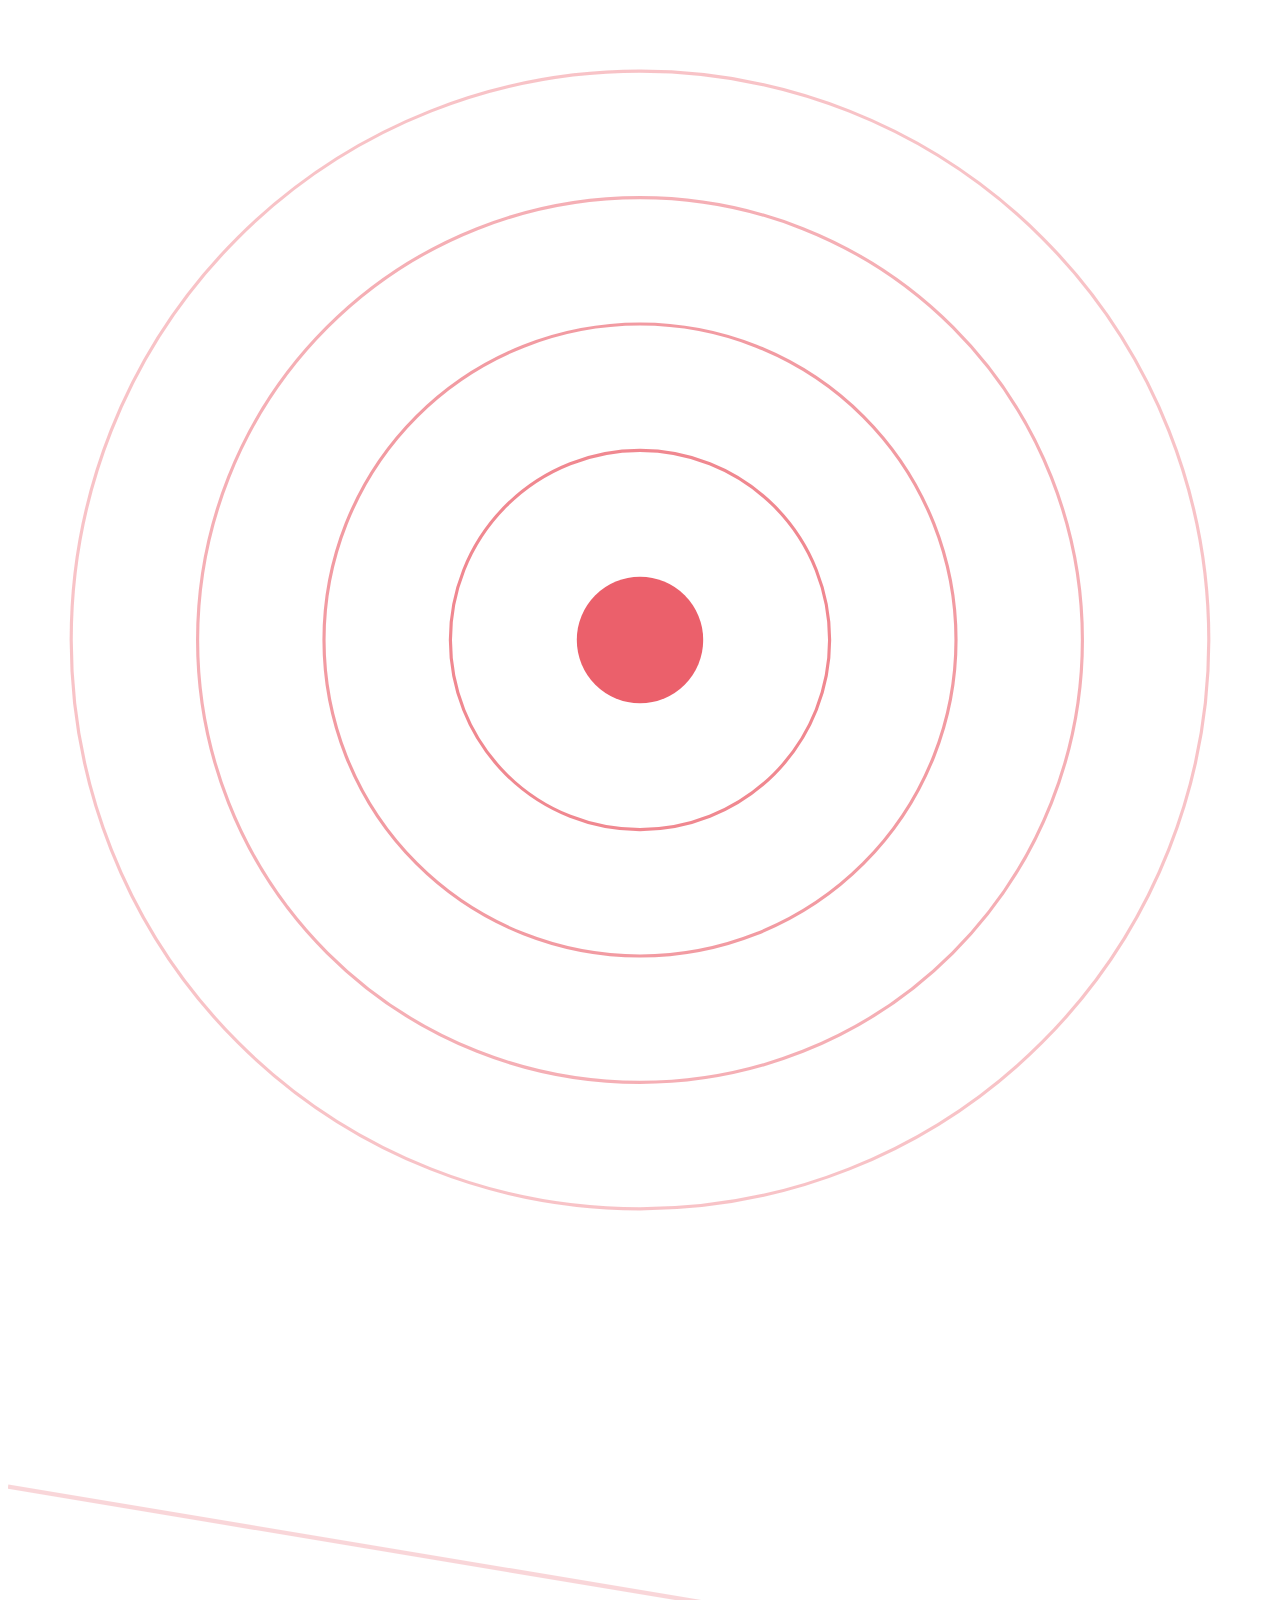
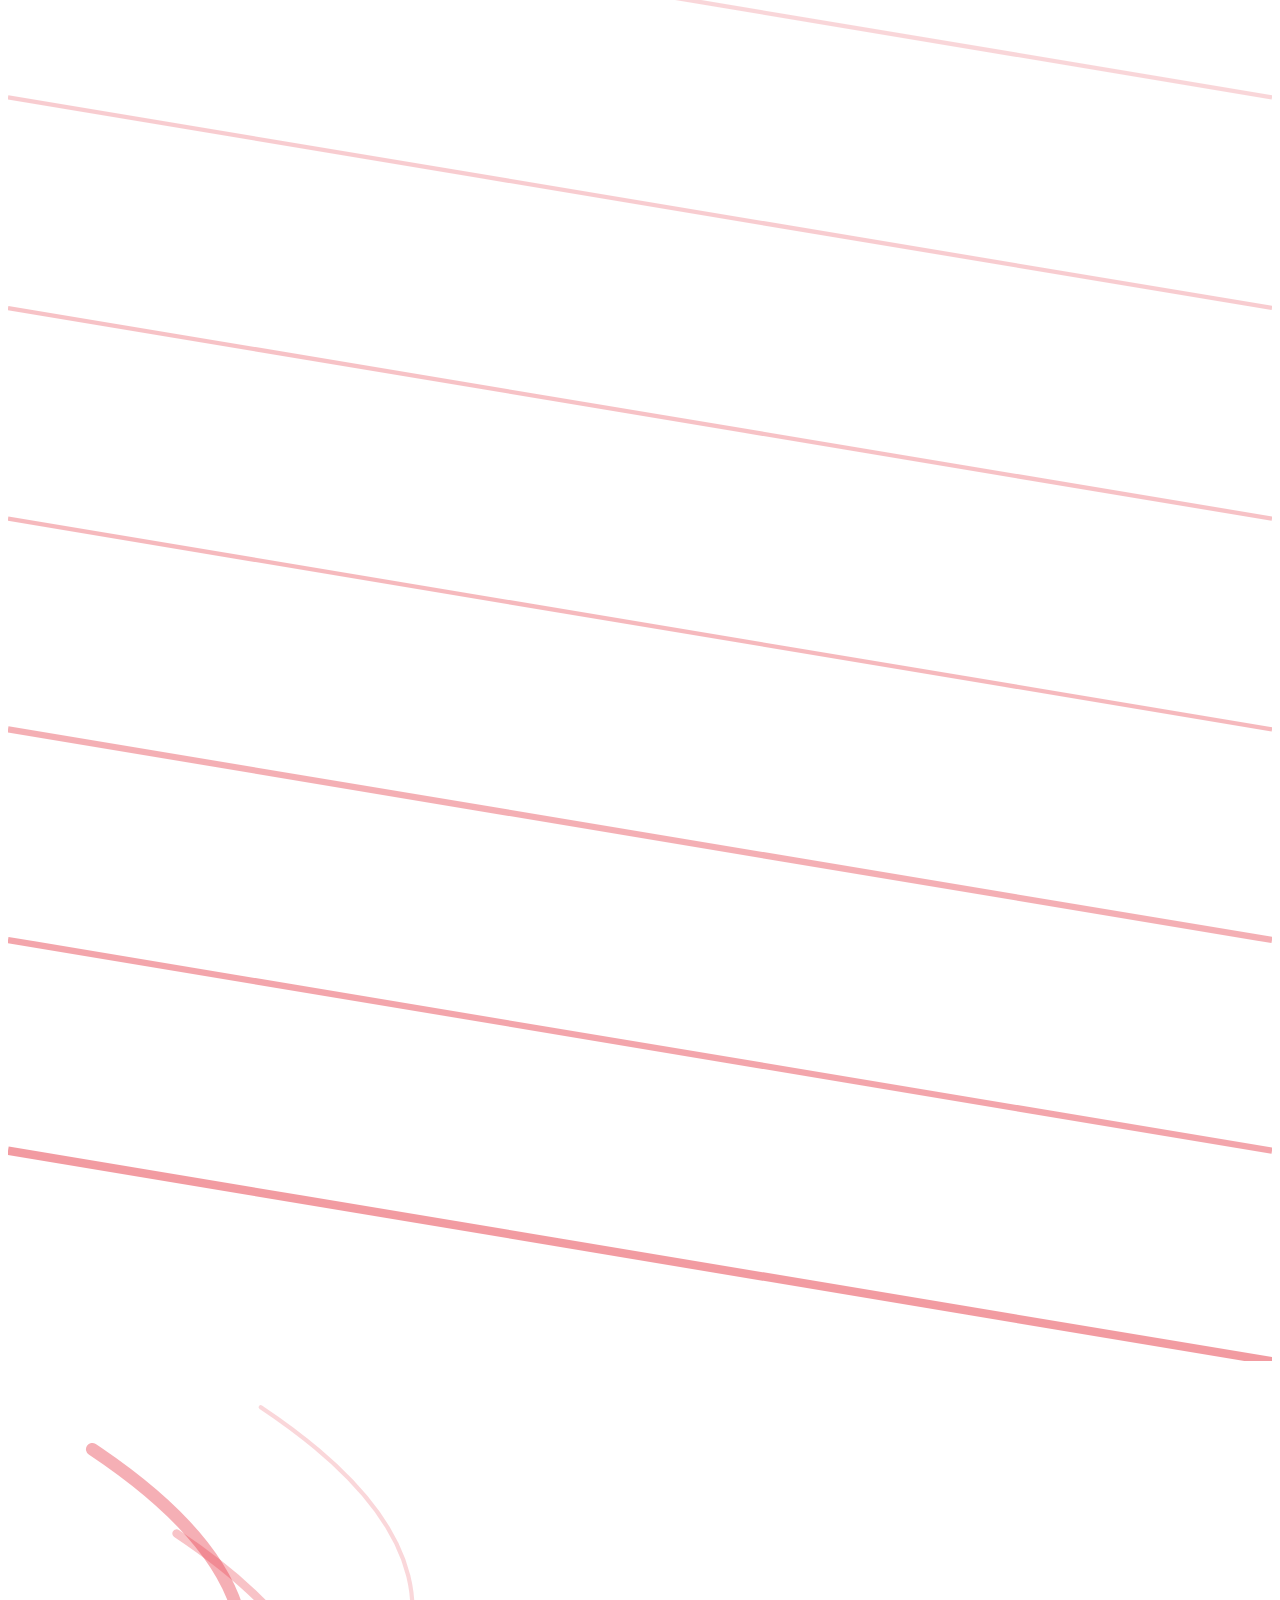
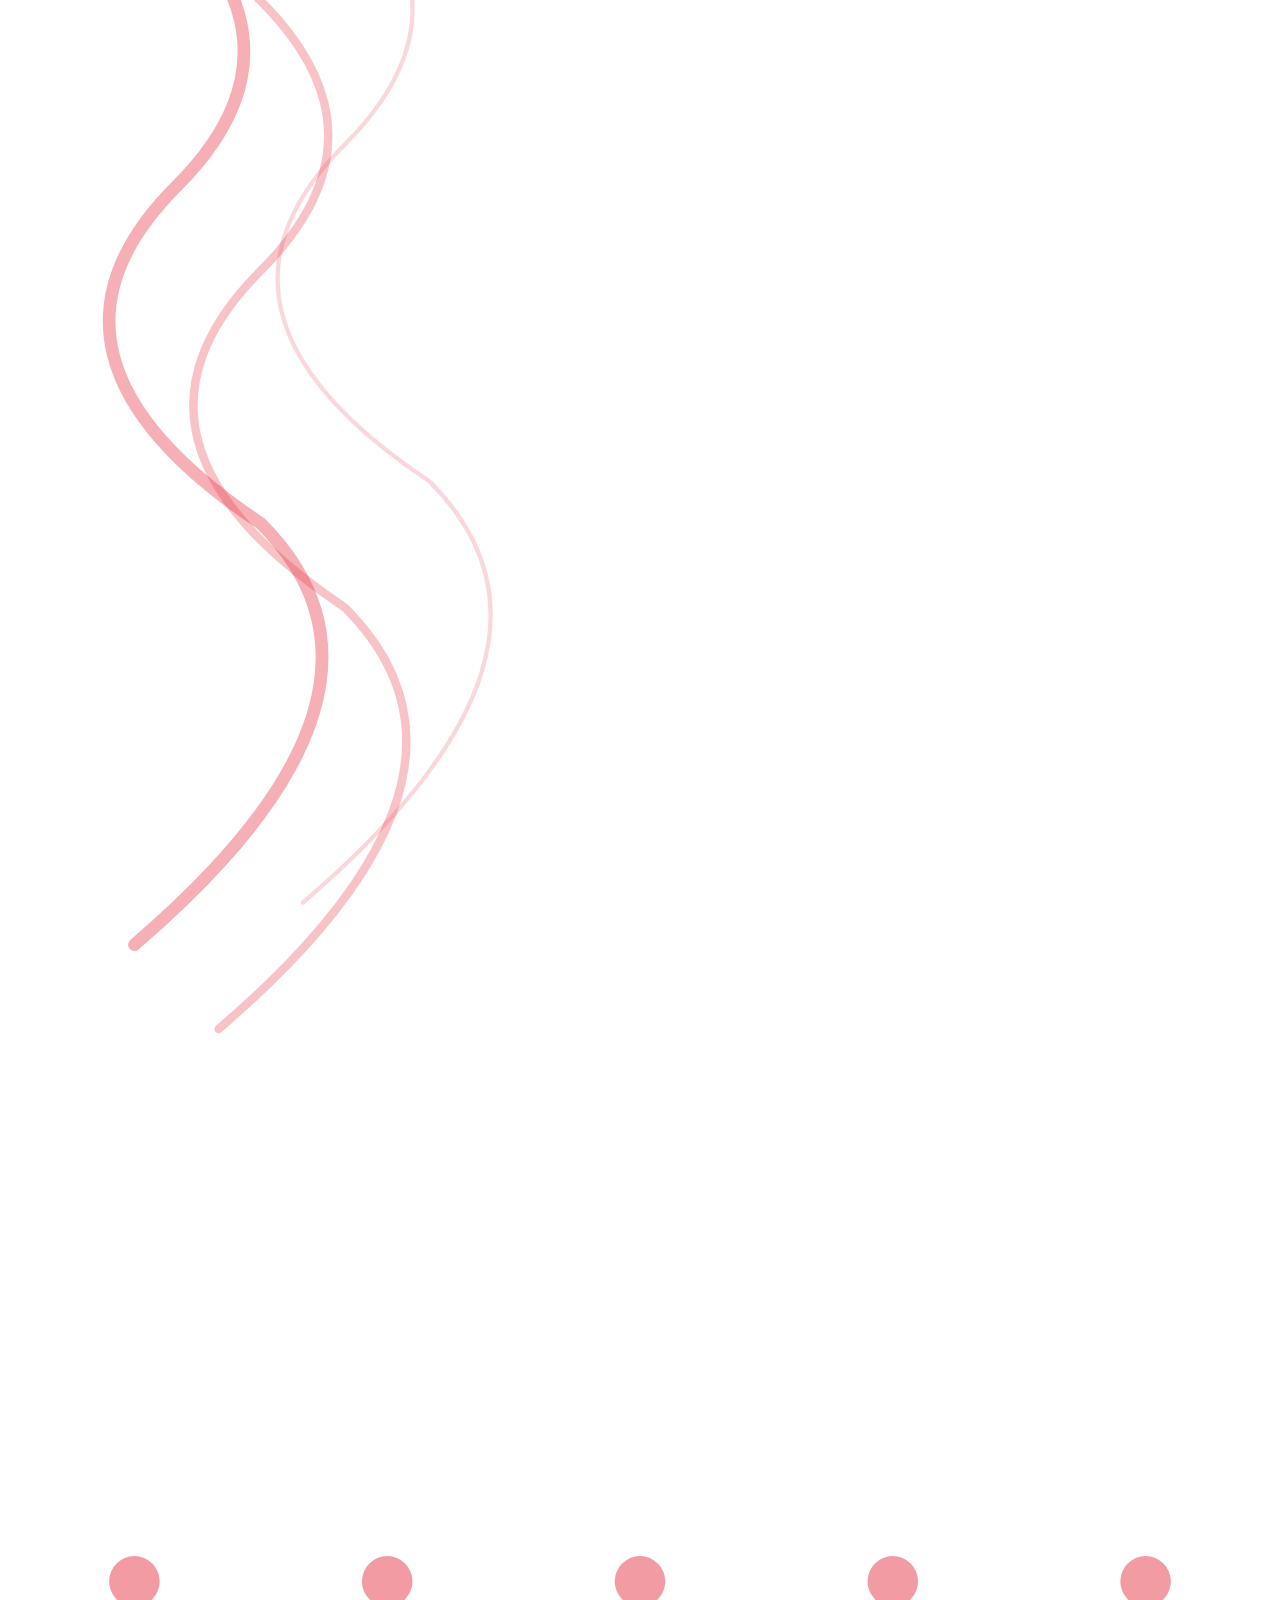
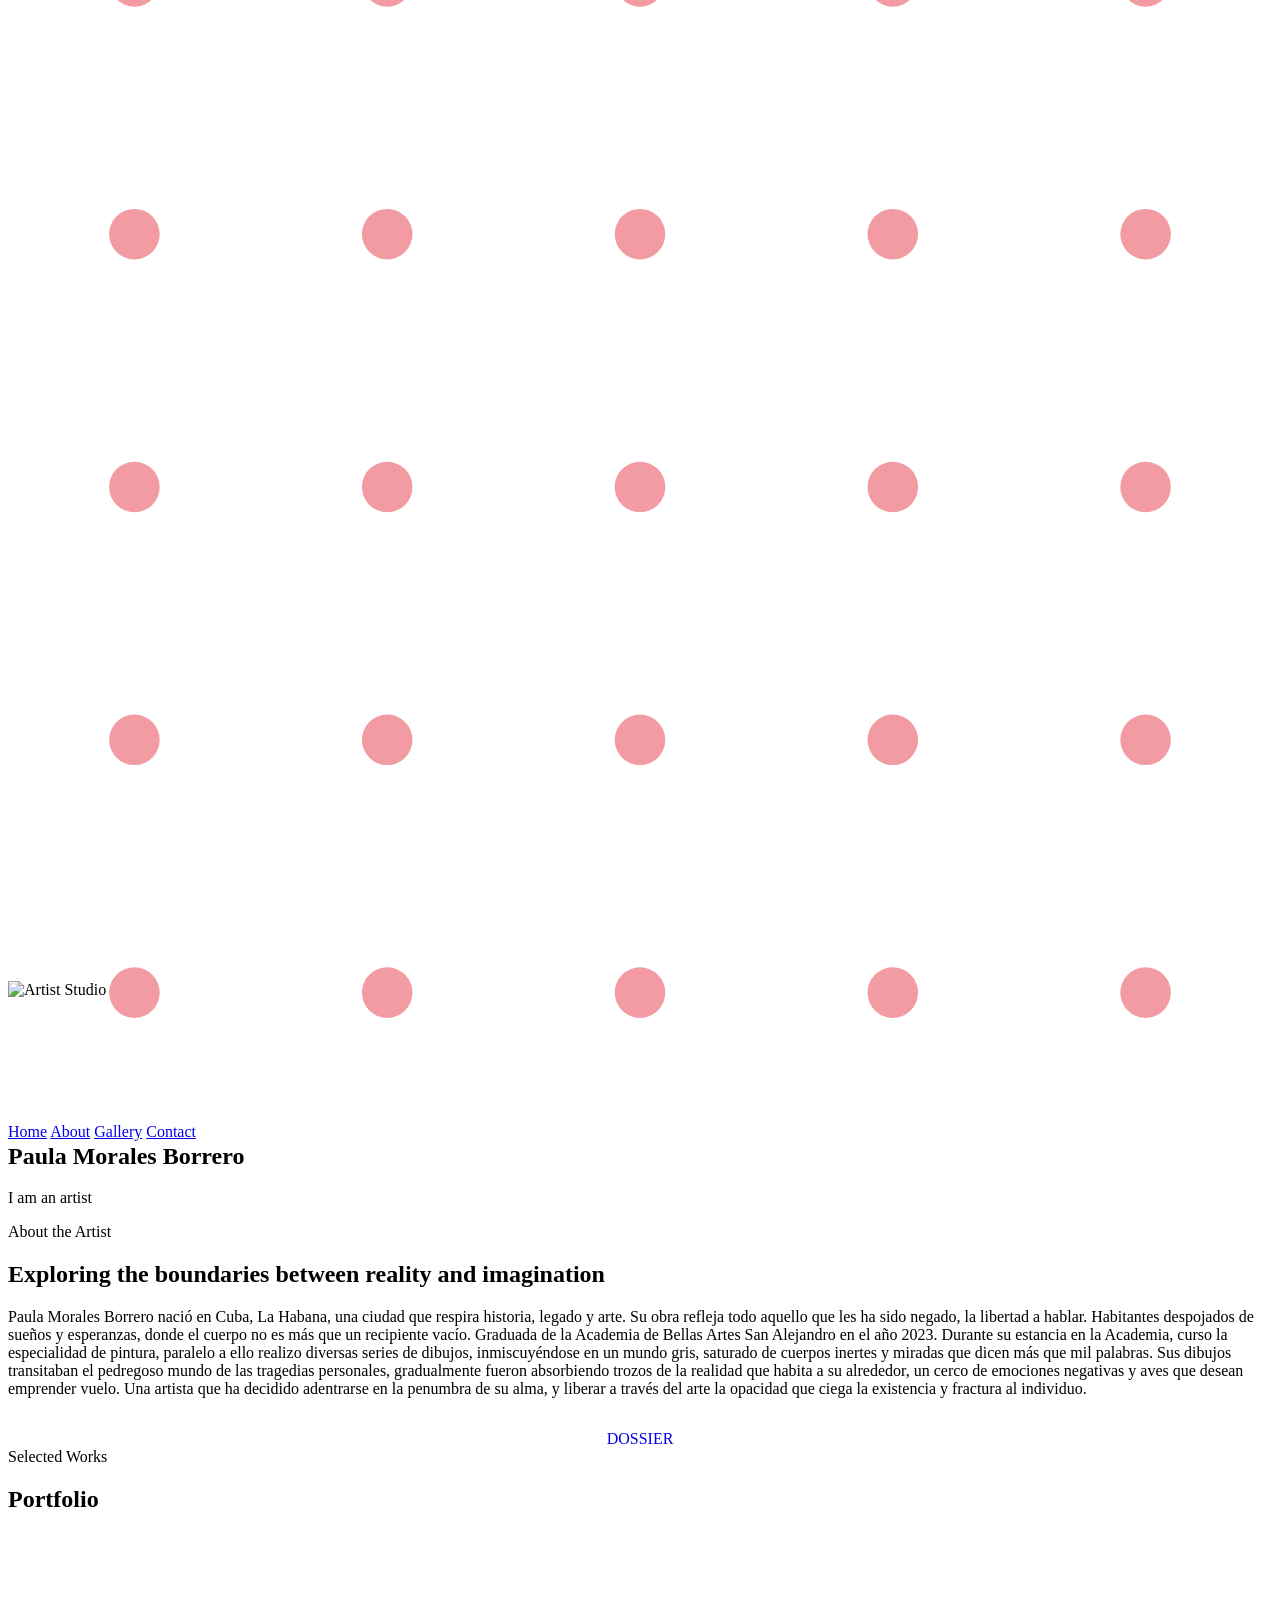
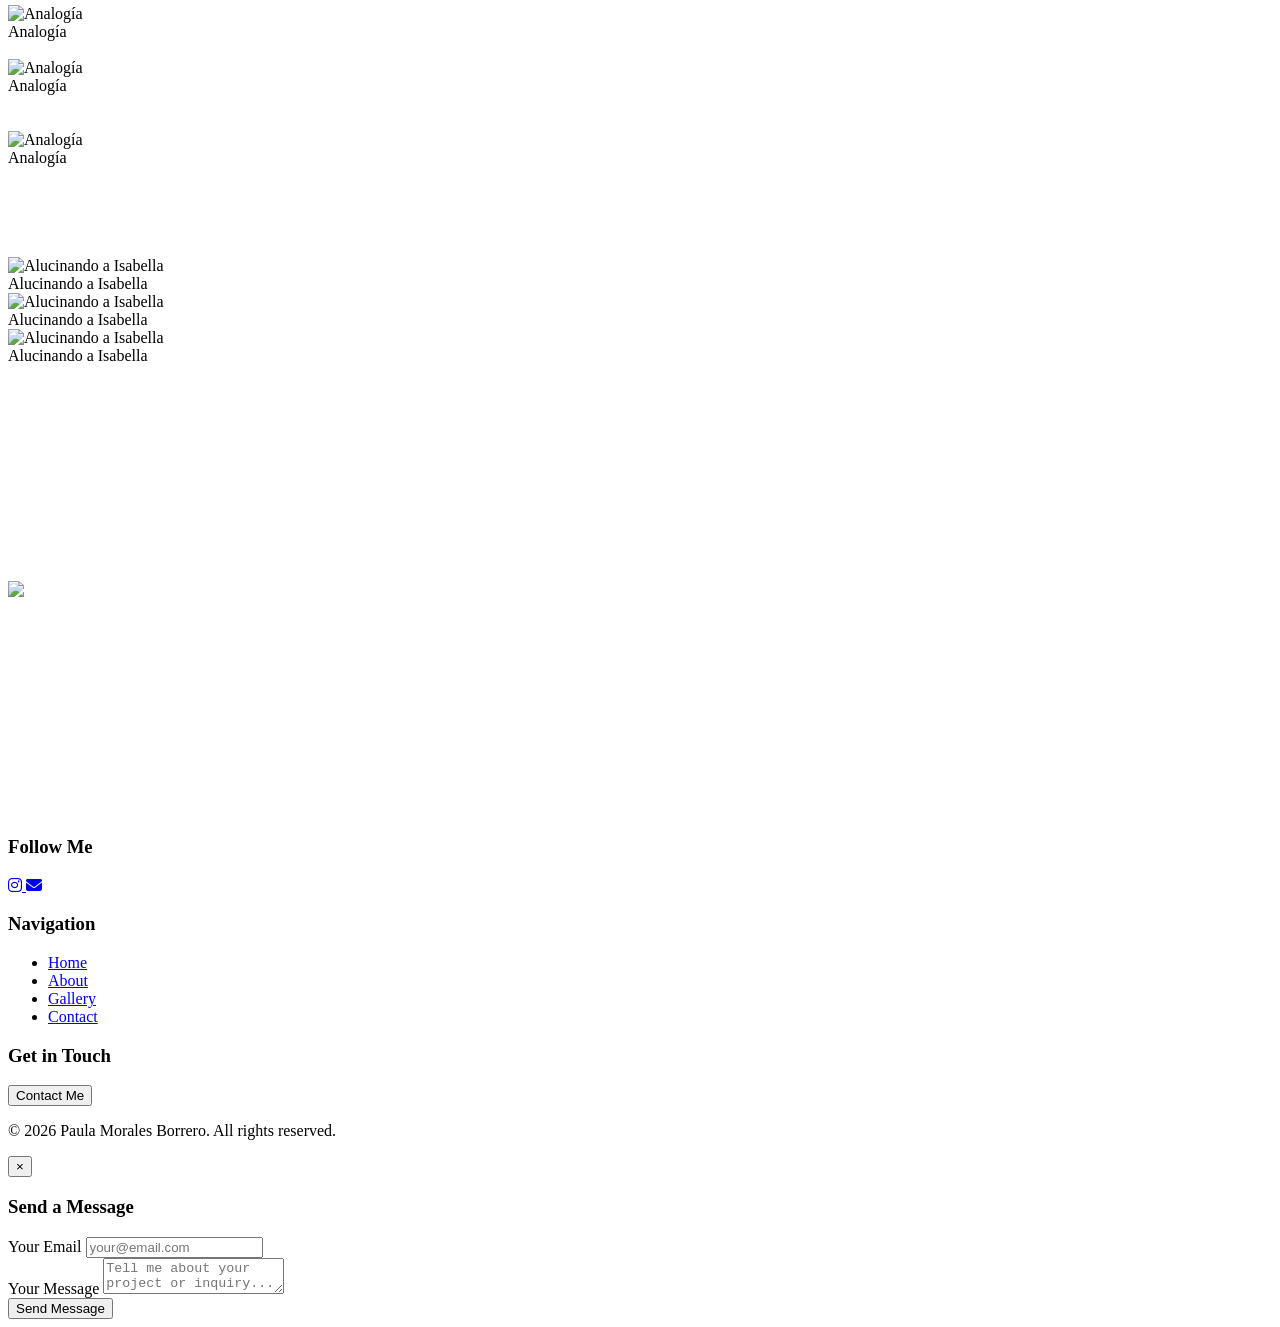
==== index.html @ b160f557 "Add files via upload" ====
﻿<!DOCTYPE html>
<html lang="es">

<head>
    <meta charset="UTF-8">
    <meta name="viewport" content="width=device-width, initial-scale=1.0">
    <title>Paula Morales Borrero</title>

    <!--Basico-->
    <meta name="description" content="This is a Paula Morales Borrero portfolio with some of her art">
    <meta name="author" content="Josué Vasconcelos Sablón">
    <meta name="copyright" content="© 2026 Paula Morales Borrero. All rights reserved">
    <meta name="keywords"
        content="Paula Morales Borrero, artista visual, contemporary art, mixed media, conceptual art, Cuban asrtist, art portfolio, visual art, modern art, fine art, artista cubana, arte contemporáneo">
    <meta name="subject" content="Art Portfolio">
    <meta name="classification" content="Arts, Visual Arts, Art">
    <meta name="category" content="Art Portfolio">
    <meta name="language" content="Spanish, English">
    <meta name="robots" content="index, follow, max-image-preview:large, max-snippet:-1, max-video-preview:-1">
    <meta name="googlebot" content="index, follow, noarchive">
    <meta name="bingbot" content="index, follow">
    <meta name="revisit-after" content="7 days">
    <meta name="rating" content="general">
    <meta name="distribution" content="global">
    <meta name="expires" content="never">
    <meta name="distribution" content="global">


    <!--OPEN GRAPH-->
    <meta property="og:type" content="website">
    <meta property="og:locale" content="es_ES">
    <meta property="og:locale:alternate" content="en_US">
    <!--<meta property="og:url" content="IMG/IMG_2608.jpg" />-->
    <meta property="og:site_name" content="Paula Morales Borrero">
    <meta property="og:title" content="Paula Morales Borrero Art">
    <meta property="og:description" content="This is a Paula Morales Borrero portfolio with some of her art">
    <meta property="og:image" content="IMG/IMG_2608.jpg">
    <meta property="og:image:type" content="image/jpeg">
    <meta property="og:image:width" content="500">
    <meta property="og:image:height" content="500">
    <meta property="og:image:alt" content="Paula Morales Borrero - Portfolio">



    <link rel="stylesheet" href="https://cdnjs.cloudflare.com/ajax/libs/font-awesome/6.4.0/css/all.min.css">
    <link rel="stylesheet" href="CSS/index.css">

</head>

<body>
    <!-- ===== SECCION HERO ===== -->
    <section class="hero" id="home">
        <div class="hero-black-panel">
            <!--Adorno 1: Curculos concentricos artisticos (Arriba izquierda)-->
            <svg class="decor decor-circles" viewBox="0 0 200 200" xmlns="http://www.w3.org/2000/svg">
                <circle cx="100" cy="100" r="90" fill="none" stroke="#e63946" stroke-width="0.5" opacity="0.3" />
                <circle cx="100" cy="100" r="70" fill="none" stroke="#e63946" stroke-width="0.5" opacity="0.4" />
                <circle cx="100" cy="100" r="50" fill="none" stroke="#e63946" stroke-width="0.5" opacity="0.5" />
                <circle cx="100" cy="100" r="30" fill="none" stroke="#e63946" stroke-width="0.5" opacity="0.6" />
                <circle cx="100" cy="100" r="10" fill="#e63946" opacity="0.8" />
            </svg>

            <svg class="decor decor-lines" viewBox="0 0 300 400" xmlns="http://www.w3.org/2000/svg">
                <line x1="0" y1="50" x2="300" y2="100" stroke="#e63946" stroke-width="1" opacity="0.2" />
                <line x1="0" y1="100" x2="300" y2="150" stroke="#e63946" stroke-width="1" opacity="0.25" />
                <line x1="0" y1="150" x2="300" y2="200" stroke="#e63946" stroke-width="1" opacity="0.3" />
                <line x1="0" y1="200" x2="300" y2="250" stroke="#e63946" stroke-width="1" opacity="0.35" />
                <line x1="0" y1="250" x2="300" y2="300" stroke="#e63946" stroke-width="1.5" opacity="0.4" />
                <line x1="0" y1="300" x2="300" y2="350" stroke="#e63946" stroke-width="1.5" opacity="0.45" />
                <line x1="0" y1="350" x2="300" y2="400" stroke="#e63946" stroke-width="2" opacity="0.5" />
            </svg>
            <svg class="decor decor-brush" viewBox="0 0 300 400" xmlns="http://www.w3.org/2000/svg">
                <path d="M20,20 Q80,60 40,100 T60,180 Q100,220 30,280" fill="none" stroke="#e63946" stroke-width="3"
                    stroke-linecap="round" opacity="0.4" />
                <path d="M40,40 Q100,80 60,120 T80,200 Q120,240 50,300" fill="none" stroke="#e63946" stroke-width="2"
                    stroke-linecap="round" opacity="0.3" />
                <path d="M60,10 Q120,50 80,90 T100,170 Q140,210 70,270" fill="none" stroke="#e63946" stroke-width="1"
                    stroke-linecap="round" opacity="0.2" />
            </svg>
            <svg class="decor decor-dots" viewBox="0 0 100 100" xmlns="http://www.w3.org/2000/svg">
                <g fill="#e63946" opacity="0.5">
                    <circle cx="10" cy="10" r="2" />
                    <circle cx="30" cy="10" r="2" />
                    <circle cx="50" cy="10" r="2" />
                    <circle cx="70" cy="10" r="2" />
                    <circle cx="90" cy="10" r="2" />
                    <circle cx="10" cy="30" r="2" />
                    <circle cx="30" cy="30" r="2" />
                    <circle cx="50" cy="30" r="2" />
                    <circle cx="70" cy="30" r="2" />
                    <circle cx="90" cy="30" r="2" />
                    <circle cx="10" cy="50" r="2" />
                    <circle cx="30" cy="50" r="2" />
                    <circle cx="50" cy="50" r="2" />
                    <circle cx="70" cy="50" r="2" />
                    <circle cx="90" cy="50" r="2" />
                    <circle cx="10" cy="70" r="2" />
                    <circle cx="30" cy="70" r="2" />
                    <circle cx="50" cy="70" r="2" />
                    <circle cx="70" cy="70" r="2" />
                    <circle cx="90" cy="70" r="2" />
                    <circle cx="10" cy="90" r="2" />
                    <circle cx="30" cy="90" r="2" />
                    <circle cx="50" cy="90" r="2" />
                    <circle cx="70" cy="90" r="2" />
                    <circle cx="90" cy="90" r="2" />
                </g>
            </svg>
        </div>
        <div class="hero-main">
            <nav class="nav">
                <a href="#home">Home</a>
                <a href="#about">About</a>
                <a href="#gallery">Gallery</a>
                <a href="#contact">Contact</a>
            </nav>
            <div class="hero-image-container" style="margin-top: -10em; z-index: -10;">
                <img src="IMG/IMG_2608.jpg" alt="Artist Studio" class="hero-image">
                <!--<img src="https://images.unsplash.com/photo-1460661419201-fd4cecdf8a8b?w=1200" alt="Artist Studio" class="hero-image">-->
            </div>
        </div>
        <div class="hero-name">
            <h1>Paula <span>Morales Borrero</span></h1>
            <p class="hero-subtitle">I am an artist</p>
        </div>
    </section>

    <!-- ===== ABOUT/RESEÑA SECTION ===== -->
    <section class="about" id="about">
        <div class="about-content">
            <div>
                <span class="about-label">About the Artist</span>
                <h2>Exploring the boundaries between reality and imagination</h2>
            </div>
            <div class="about-text">
                <p> Paula Morales Borrero nació en Cuba, La Habana, una ciudad que respira historia, legado y arte. Su
                    obra refleja todo aquello que les ha sido negado, la libertad a hablar. Habitantes despojados de
                    sueños y esperanzas, donde el cuerpo no es más que un recipiente vacío. Graduada de la Academia de
                    Bellas Artes San Alejandro en el año 2023. Durante su estancia en la Academia, curso la especialidad
                    de pintura, paralelo a ello realizo diversas series de dibujos, inmiscuyéndose en un mundo gris,
                    saturado de cuerpos inertes y miradas que dicen más que mil palabras. Sus dibujos transitaban el
                    pedregoso mundo de las tragedias personales, gradualmente fueron absorbiendo trozos de la realidad
                    que habita a su alrededor, un cerco de emociones negativas y aves que desean emprender vuelo. Una
                    artista que ha decidido adentrarse en la penumbra de su alma, y liberar a través del arte la
                    opacidad que ciega la existencia y fractura al individuo.</p>
            </div>
        </div>
        <div style="display: flex; justify-content: center; margin-top: 2rem;">
            <a style="text-decoration-line: none; text-align: center;" class="contact-btn"
                href="FILES/Dossier Paula Morales Borrero.pdf"><span>DOSSIER</span></a>
        </div>
    </section>

    <!-- ===== GALLERY SECTION ===== -->
    <section class="gallery" id="gallery">
        <div class="gallery-header">
            <span class="gallery-label">Selected Works</span>
            <h2>Portfolio</h2>
        </div>
        <div class="gallery-grid" id="galleryGrid">
            <!-- Gallery items will be generated by JavaScript -->
        </div>
    </section>

    <!-- ===== FOOTER ===== -->
    <footer class="footer" id="contact">
        <div class="footer-content">
            <div class="footer-section">
                <h3>Follow Me</h3>
                <div class="social-icons">
                    <!--<a href="https://instagram.com" target="_blank" aria-label="Instagram">
                        <i class="fab fa-instagram"></i>
                    </a>-->
                    <a href="https://instagram.com" target="https://instagram.com/paula_black_art"
                        aria-label="Facebook">
                        <i class="fab fa-instagram"></i>
                    </a>
                    <a href="mailto:paulamoralesborrero97@gmail.com" aria-label="Email">
                        <i class="fas fa-envelope"></i>
                    </a>
                </div>
            </div>
            <div class="footer-section">
                <h3>Navigation</h3>
                <ul class="footer-links">
                    <li><a href="#home">Home</a></li>
                    <li><a href="#about">About</a></li>
                    <li><a href="#gallery">Gallery</a></li>
                    <li><a href="#contact">Contact</a></li>
                </ul>
            </div>
            <div class="footer-section">
                <h3>Get in Touch</h3>
                <button class="contact-btn" onclick="openModal()">
                    <span>Contact Me</span>
                </button>
            </div>
        </div>
        <div class="footer-bottom">
            <p>&copy; 2026 Paula Morales Borrero. All rights reserved.</p>
        </div>
    </footer>

    <!-- ===== CONTACT MODAL ===== -->
    <div class="modal-overlay" id="contactModal" onclick="closeModalOutside(event)">
        <div class="modal">
            <button class="modal-close" onclick="closeModal()">&times;</button>
            <h3>Send a Message</h3>
            <form id="contactForm" onsubmit="handleSubmit(event)">
                <div class="form-group">
                    <label for="email">Your Email</label>
                    <input type="email" id="email" name="email" required placeholder="your@email.com">
                </div>
                <div class="form-group">
                    <label for="message">Your Message</label>
                    <textarea id="message" name="message" required
                        placeholder="Tell me about your project or inquiry..."></textarea>
                </div>
                <button type="submit" class="submit-btn">Send Message</button>
            </form>
        </div>
    </div>

    <script>
        // ===== GALLERY DATA =====
        // Configuración de obras - algunas comparten el mismo link (colecciones)
        const galleryData = [
            { id: 1, src: 'IMG/IMG_0007.JPG', title: '', collection: 'collection3' },
            { id: 2, src: 'IMG/IMG_0008.JPG', title: '', collection: '' },
            { id: 3, src: 'IMG/IMG_0011.JPG', title: '', collection: '' }, // Misma colección que id 1
            { id: 4, src: 'IMG/IMG_0012.JPG', title: '', collection: '' },
            { id: 5, src: 'IMG/IMG_0013.JPG', title: 'Analogía', collection: 'collection1' },
            { id: 6, src: 'IMG/IMG_0015.JPG', title: '', collection: '' }, // Misma colección que id 2
            { id: 7, src: 'IMG/IMG_0016.JPG', title: 'Analogía', collection: 'collection1' },
            { id: 8, src: 'IMG/IMG_0018.JPG', title: '', collection: '' }, // Misma colección que id 4
            { id: 9, src: 'IMG/IMG_0019.JPG', title: '', collection: '' },
            { id: 10, src: 'IMG/IMG_0020.JPG', title: 'Analogía', collection: 'collection1' }, // Misma colección que id 1
            { id: 11, src: 'IMG/IMG_0021.JPG', title: '', collection: '' },
            { id: 12, src: 'IMG/IMG_0022.JPG', title: '', collection: '' }, // Misma colección que id 5
            { id: 13, src: 'IMG/IMG_0023.JPG', title: '', collection: '' },
            { id: 14, src: 'IMG/IMG_0024.JPG', title: '', collection: '' },
            { id: 15, src: 'IMG/IMG_0025.JPG', title: '', collection: '' }, // Misma colección que id 2
            { id: 16, src: 'IMG/IMG_0035.JPG', title: 'Alucinando a Isabella', collection: 'collection2' },
            { id: 17, src: 'IMG/IMG_0041.JPG', title: 'Alucinando a Isabella', collection: 'collection2' }, // Misma colección que id 9
            { id: 18, src: 'IMG/IMG_0046.JPG', title: 'Alucinando a Isabella', collection: 'collection2' }, // Misma colección que id 11
            { id: 19, src: 'IMG/IMG_0051.JPG', title: '', collection: '' }, // Misma colección que id 7
            { id: 20, src: 'IMG/IMG_0052.JPG', title: '', collection: '' },
            { id: 21, src: 'IMG/IMG_0053.JPG', title: '', collection: '' }, // Misma colección que id 20
            { id: 22, src: 'IMG/IMG_0054.JPG', title: '', collection: '' }, // Misma colección que id 20
            { id: 23, src: 'IMG/IMG_0062.JPG', title: '', collection: '' },
            { id: 24, src: 'IMG/IMG_0064.JPG', title: '', collection: '' }, // Misma colección que id 23
            { id: 25, src: 'IMG/IMG_0065.JPG', title: '', collection: '' },
            { id: 26, src: 'IMG/IMG_0066.JPG', title: '', collection: '' }, // Misma colección que id 25
            { id: 27, src: 'IMG/IMG_0067.JPG', title: '', collection: '' },
            { id: 28, src: 'IMG/IMG_0070.JPG', title: '', collection: '' }, // Misma colección que id 27
            { id: 29, src: 'IMG/IMG_0078.JPG', title: '', collection: '' },
            { id: 30, src: 'IMG/IMG_0089.JPG', title: '', collection: '' }, // Misma colección que id 29
            { id: 31, src: 'IMG/IMG_0093.JPG', title: ' ', collection: '' },
            { id: 32, src: 'IMG/IMG_0095.JPG', title: '', collection: '' },
            { id: 33, src: 'IMG/IMG_0096.JPG', title: '', collection: '' },
            { id: 34, src: 'IMG/IMG_0102.JPG', title: '', collection: '' },
            { id: 35, src: 'IMG/IMG_0132.JPG', title: '', collection: '' },
            { id: 36, src: 'IMG/IMG_0169.JPG', title: '', collection: '' },
            { id: 37, src: 'IMG/IMG_0171.JPG', title: '', collection: '' },
            { id: 38, src: 'IMG/IMG_0174.JPG', title: '', collection: '' },
            { id: 39, src: 'IMG/IMG_0177.JPG', title: '', collection: '' },
            { id: 40, src: 'IMG/IMG_0295.JPG', title: '', collection: '' },
            { id: 41, src: 'IMG/IMG_0576.JPG', title: '', collection: '' },
            { id: 42, src: 'IMG/IMG_0999.JPG', title: '', collection: '' },
            { id: 43, src: 'IMG/IMG_1526.JPG', title: '', collection: '' }// Misma colección que id 31
        ];

        // URLs de colecciones (simuladas)
        const collectionUrls = {
            collection1: 'PAGES/collection1.html',
            collection2: 'PAGES/collection2.html',
            collection3: '_blank',
            collection4: '_blank',
        };

        // Generar galería
        function generateGallery() {
            const galleryGrid = document.getElementById('galleryGrid');

            galleryData.forEach(item => {
                const galleryItem = document.createElement('div');
                galleryItem.className = 'gallery-item';
                galleryItem.onclick = () => navigateToArtwork(item.collection);

                galleryItem.innerHTML = `
                    <img src="${item.src}" alt="${item.title}" loading="lazy">
                    <div class="gallery-overlay">
                        <span class="gallery-item-title">${item.title}</span>
                    </div>
                `;

                galleryGrid.appendChild(galleryItem);
            });
        }

        // Navegar a la página de la obra/colección
        function navigateToArtwork(collection) {
            const url = collectionUrls[collection] || '/artwork/default';
            window.location.href = url;
        }

        // ===== MODAL FUNCTIONS =====
        function openModal() {
            document.getElementById('contactModal').classList.add('active');
            document.body.style.overflow = 'hidden';
        }

        function closeModal() {
            document.getElementById('contactModal').classList.remove('active');
            document.body.style.overflow = '';
        }

        function closeModalOutside(event) {
            if (event.target === event.currentTarget) {
                closeModal();
            }
        }

        // Cerrar modal con tecla ESC
        document.addEventListener('keydown', function (event) {
            if (event.key === 'Escape') {
                closeModal();
            }
        });

        // ===== FORM SUBMIT =====
        // Usando EmailJS (200 emails gratis al mes)
        function handleSubmit(event) {
            event.preventDefault();

            const email = document.getElementById('email').value;
            const message = document.getElementById('message').value;

            // Configuración de EmailJS
            // Necesitas registrarte en https://www.emailjs.com/ y configurar tu servicio
            const serviceID = 'service_d4nh0ql'; // Reemplazar con tu Service ID
            const templateID = 'template_1rc9lw7'; // Reemplazar con tu Template ID
            const publicKey = 'aqQ6rcHlRqCDlb5RL'; // Reemplazar con tu Public Key

            const templateParams = {
                from_email: email,
                message: message,
                to_email: 'paula@example.com' // Email de la artista
            };

            // Enviar email usando EmailJS
            emailjs.send(serviceID, templateID, templateParams, publicKey)
                .then(function (response) {
                    alert('Message sent successfully!');
                    closeModal();
                    document.getElementById('contactForm').reset();
                }, function (error) {
                    console.error('Error:', error);
                    alert('There was an error sending your message. Please try again.');
                });

            // Para pruebas sin EmailJS configurado:
            console.log('Form submitted:', { email, message });
            // alert('Demo: Message would be sent to ' + email);
        }

        // ===== INITIALIZE =====
        document.addEventListener('DOMContentLoaded', function () {
            generateGallery();

            // Animación de entrada
            document.querySelector('.hero').classList.add('fade-in');
        });

        // Efecto parallax suave en hero
        window.addEventListener('scroll', function () {
            const scrolled = window.pageYOffset;
            const heroImage = document.querySelector('.hero-image');
            if (heroImage) {
                heroImage.style.transform = `translateY(${scrolled * 0.5}px)`;
            }
        });
    </script>

    <!-- EmailJS SDK - Descomenta esta línea cuando configures tu cuenta -->
    <!-- <script src="https://cdn.jsdelivr.net/npm/@emailjs/browser@3/dist/email.min.js"></script> -->
    <script>
        (function () {
            emailjs.init("aqQ6rcHlRqCDlb5RL");
        })();
    </script>
</body>

</html>
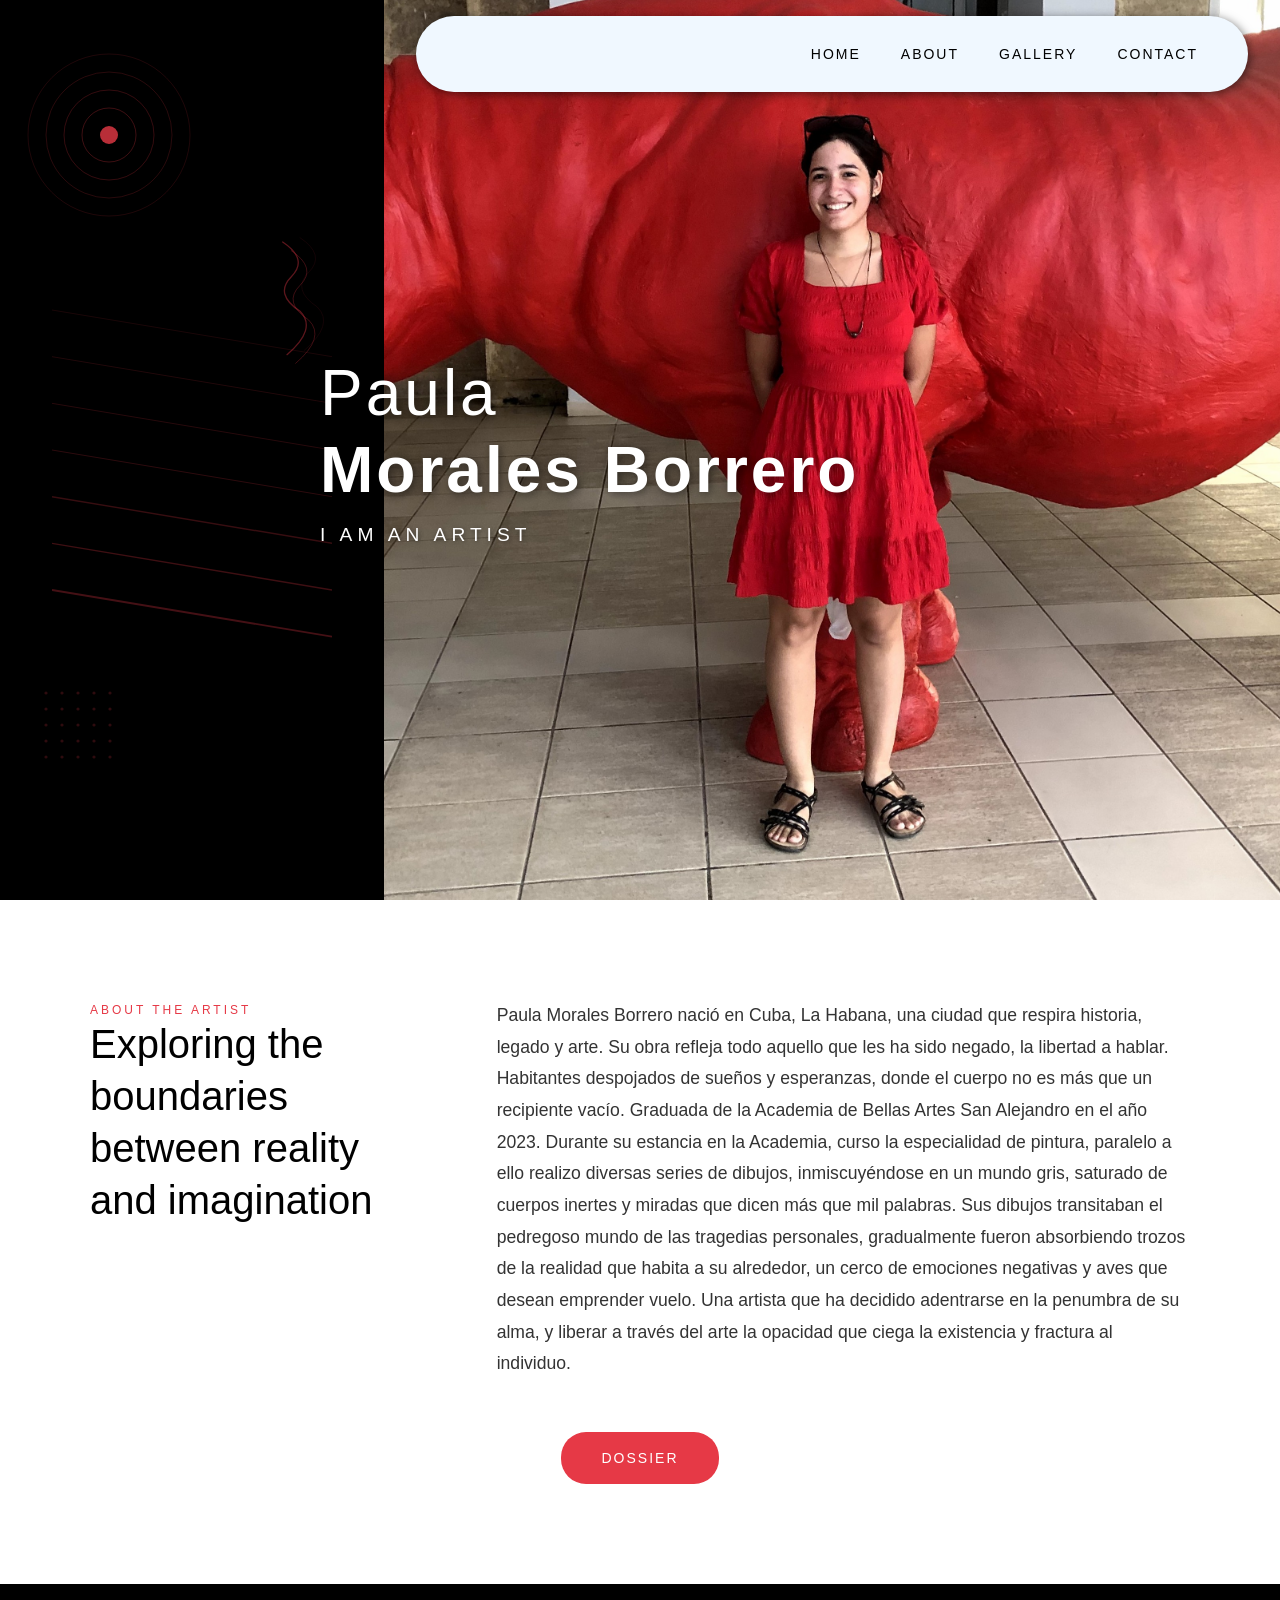
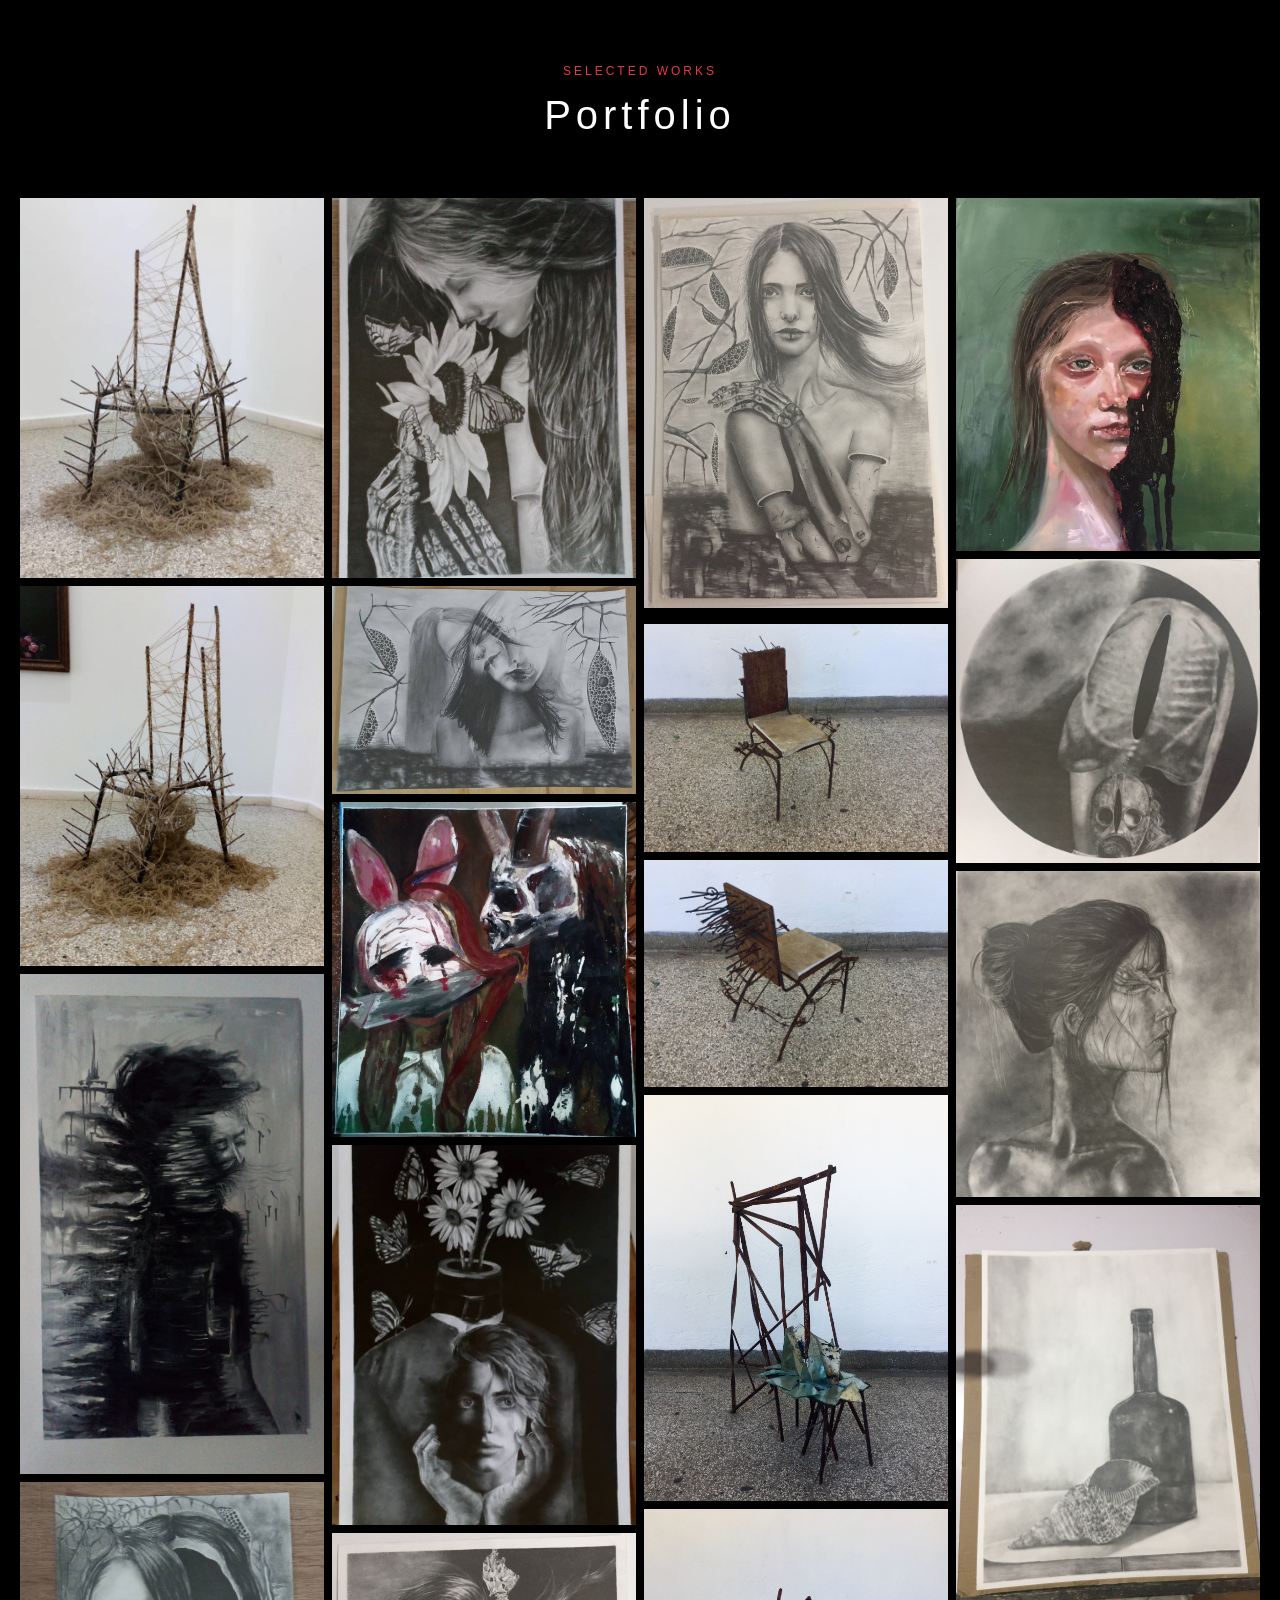
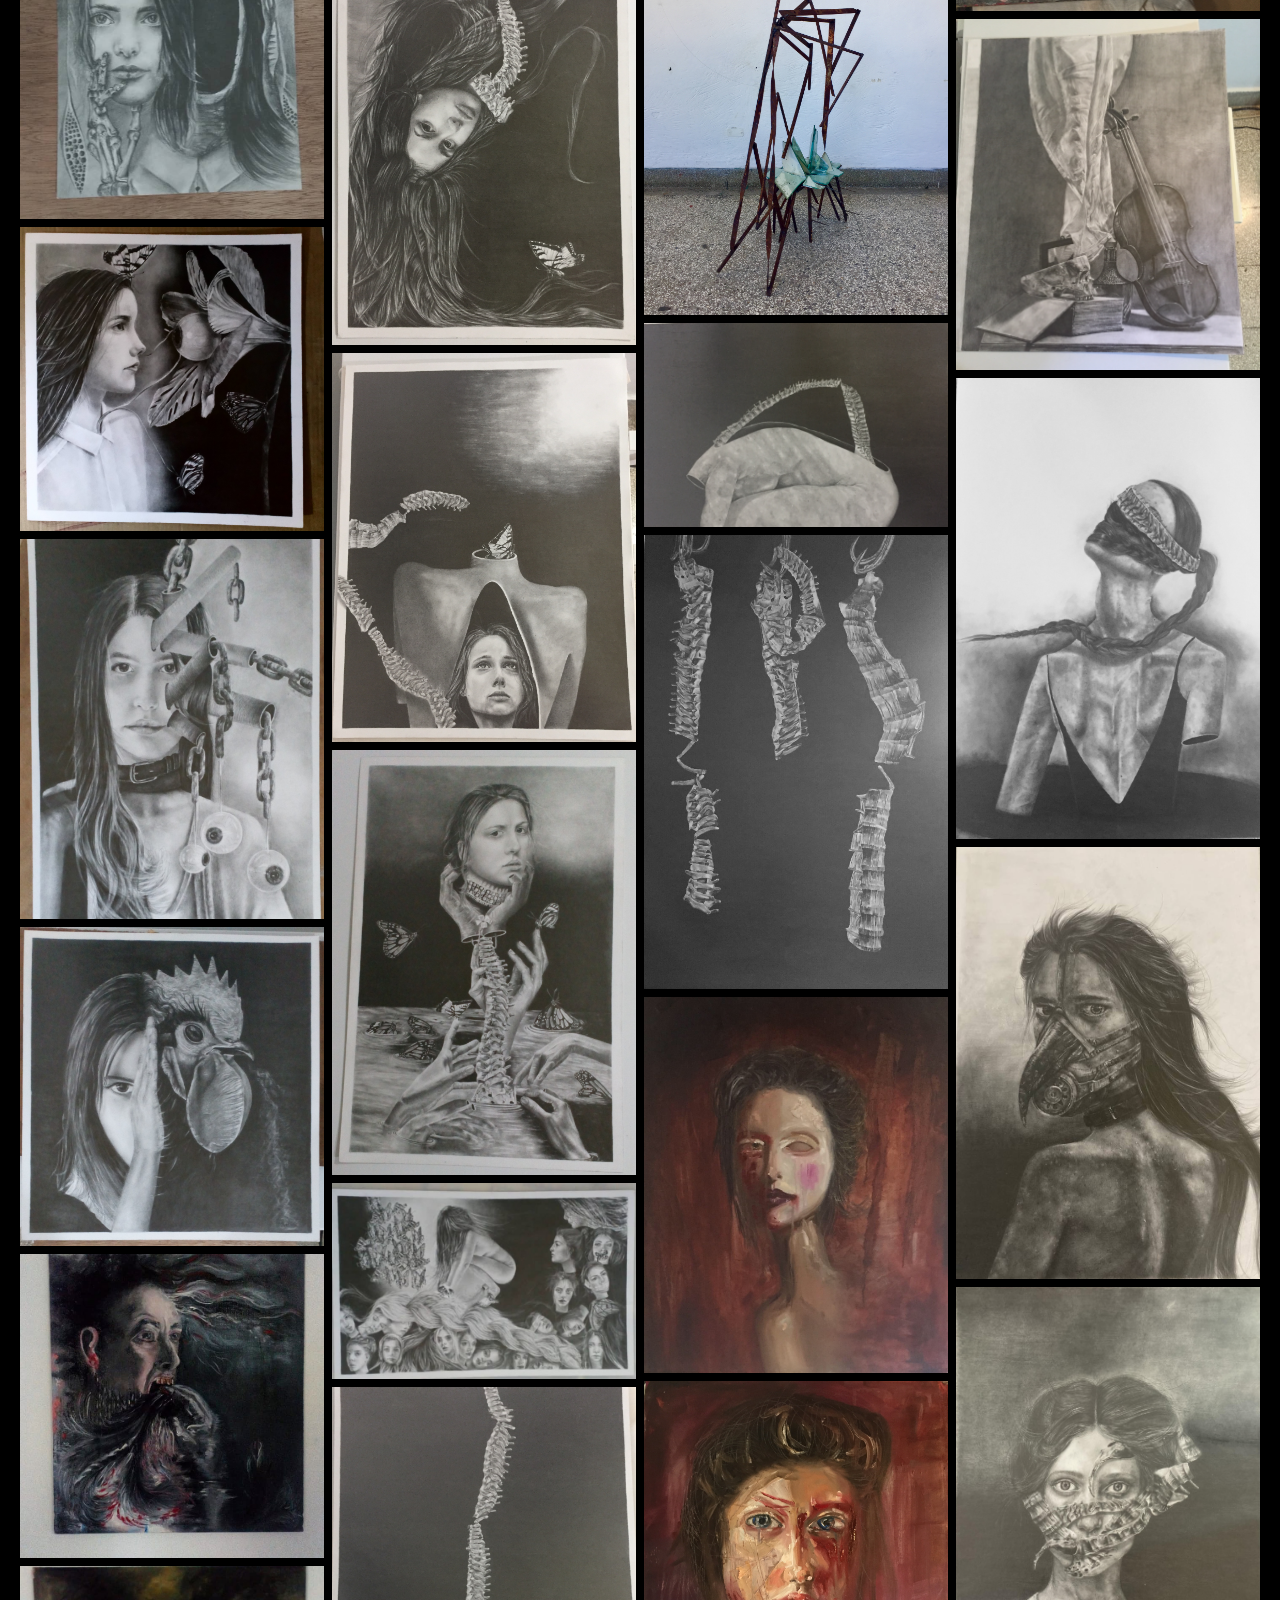
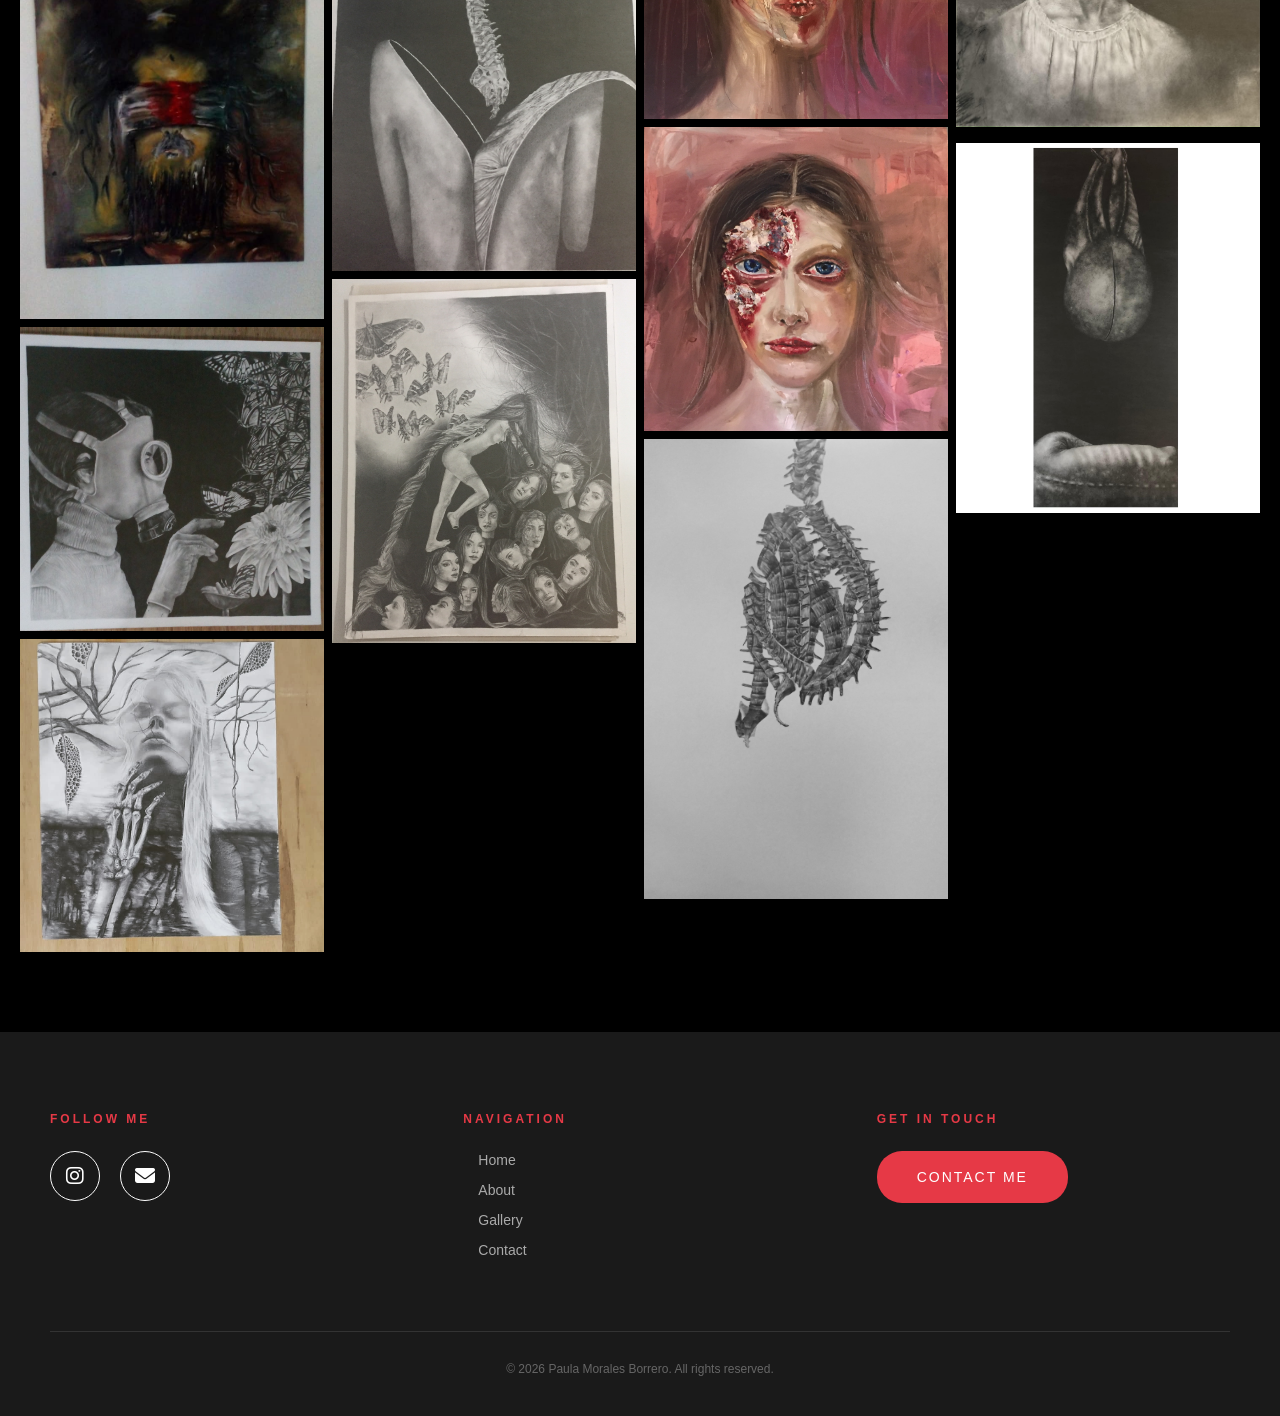
==== commit 9e12a4fb: "Add files via upload" ====
--- a/index.html
+++ b/index.html
@@ -27,6 +27,7 @@
 
 
     <!--OPEN GRAPH-->
+    <meta property="og:url" content="hthps://blackpaula507-svg.github.io/Paula_Black_Art/">
     <meta property="og:type" content="website">
     <meta property="og:locale" content="es_ES">
     <meta property="og:locale:alternate" content="en_US">
@@ -34,7 +35,7 @@
     <meta property="og:site_name" content="Paula Morales Borrero">
     <meta property="og:title" content="Paula Morales Borrero Art">
     <meta property="og:description" content="This is a Paula Morales Borrero portfolio with some of her art">
-    <meta property="og:image" content="IMG/IMG_2608.jpg">
+    <meta property="og:image" content="hthps://blackpaula507-svg.github.io/Paula_Black_Art/IMG/IMG_2608.jpg">
     <meta property="og:image:type" content="image/jpeg">
     <meta property="og:image:width" content="500">
     <meta property="og:image:height" content="500">
--- a/CSS/index.css
+++ b/CSS/index.css
@@ -0,0 +1,675 @@
+ * {
+     margin: 0;
+     padding: 0;
+     box-sizing: border-box;
+ }
+
+ :root {
+     --black: #000000;
+     --white: #ffffff;
+     --red: #e63946;
+     --gray: #1a1a1a;
+ }
+
+ body {
+     font-family: 'Segoe UI', Tahoma, Geneva, Verdana, sans-serif;
+     background-color: var(--white);
+     color: var(--black);
+     overflow-x: hidden;
+ }
+
+ /* ===== HERO SECTION ===== */
+ .hero {
+     position: relative;
+     height: 100vh;
+     display: flex;
+     overflow: hidden;
+ }
+
+ .hero-black-panel {
+     width: 30%;
+     background-color: var(--black);
+     position: relative;
+     z-index: 2;
+     overflow: hidden;
+ }
+
+ .hero-main {
+     width: 70%;
+     position: relative;
+     display: flex;
+     flex-direction: column;
+ }
+
+ .decor {
+     position: absolute;
+     pointer-events: none;
+ }
+
+ .decor-circles {
+     top: 5%;
+     left: 5%;
+     width: 180px;
+     height: 180px;
+     animation: slowRotate 30s linear infinite;
+ }
+
+ .decor-lines {
+     top: 50%;
+     left: 50%;
+     transform: translate(-50%, -50%);
+     width: 280px;
+     height: 380%;
+     opacity: 0.6;
+ }
+
+ .decor-brush {
+     top: 20%;
+     right: -20px;
+     width: 130px;
+     height: 280px;
+ }
+
+ .decor-dots {
+     bottom: 15%;
+     left: 10%;
+     width: 80px;
+     height: 80px;
+     opacity: 0.4;
+ }
+
+ /* ======== Animaciones =========*/
+ @keyframes slowRotate {
+     from {
+         transform: rotate(0deg);
+     }
+
+     to {
+         transform: rotate(360deg);
+     }
+ }
+
+ .nav {
+     padding: 30px 50px;
+     display: flex;
+     justify-content: flex-end;
+     gap: 40px;
+     border-radius: 50px;
+     background-color: aliceblue;
+     margin-top: 1em;
+     margin-left: 2em;
+     margin-right: 2em;
+     box-shadow: 2px 2px 10px rgba(0, 0, 0, 0.5);
+ }
+
+ .nav a {
+     color: var(--black);
+     text-decoration: none;
+     font-size: 14px;
+     text-transform: uppercase;
+     letter-spacing: 2px;
+     transition: color 0.3s ease;
+     position: relative;
+ }
+
+ .nav a::after {
+     content: '';
+     position: absolute;
+     bottom: -5px;
+     left: 0;
+     width: 0;
+     height: 2px;
+     background-color: var(--red);
+     transition: width 0.3s ease;
+ }
+
+ .nav a:hover {
+     color: var(--red);
+ }
+
+ .nav a:hover::after {
+     width: 100%;
+ }
+
+ .hero-image-container {
+     flex: 1;
+     position: relative;
+     overflow: hidden;
+ }
+
+ .hero-image {
+     width: 100%;
+     height: 100%;
+     object-fit: cover;
+ }
+
+ /* Nombre en la unión del panel negro e imagen */
+ .hero-name {
+     position: absolute;
+     left: 25%;
+     top: 50%;
+     transform: translateY(-50%);
+     z-index: 10;
+     text-align: left;
+ }
+
+ .hero-name h1 {
+     font-size: clamp(2.5rem, 5vw, 4.5rem);
+     color: var(--white);
+     font-weight: 300;
+     letter-spacing: 3px;
+     line-height: 1.2;
+     text-shadow: 2px 2px 10px rgba(0, 0, 0, 0.5);
+ }
+
+ .hero-name h1 span {
+     display: block;
+     font-weight: 600;
+ }
+
+ .hero-subtitle {
+     font-size: 1.2rem;
+     color: var(--white);
+     margin-top: 15px;
+     letter-spacing: 5px;
+     text-transform: uppercase;
+     text-shadow: 1px 1px 5px rgba(0, 0, 0, 0.5);
+ }
+
+ /* ===== ABOUT/RESEÑA SECTION ===== */
+ .about {
+     padding: 100px 50px;
+     max-width: 1200px;
+     margin: 0 auto;
+ }
+
+ .about-content {
+     display: grid;
+     grid-template-columns: 1fr 2fr;
+     gap: 60px;
+     align-items: start;
+ }
+
+ .about-label {
+     font-size: 12px;
+     text-transform: uppercase;
+     letter-spacing: 3px;
+     color: var(--red);
+     margin-bottom: 20px;
+ }
+
+ .about h2 {
+     font-size: 2.5rem;
+     font-weight: 300;
+     margin-bottom: 30px;
+     line-height: 1.3;
+ }
+
+ .about-text {
+     font-size: 1.1rem;
+     line-height: 1.8;
+     color: #333;
+ }
+
+ .about-text p {
+     margin-bottom: 20px;
+ }
+
+ /* ===== GALLERY SECTION ===== */
+ .gallery {
+     padding: 80px 20px;
+     background-color: var(--black);
+ }
+
+ .gallery-header {
+     text-align: center;
+     margin-bottom: 60px;
+ }
+
+ .gallery-header h2 {
+     color: var(--white);
+     font-size: 2.5rem;
+     font-weight: 300;
+     letter-spacing: 5px;
+ }
+
+ .gallery-header .gallery-label {
+     color: var(--red);
+     font-size: 12px;
+     text-transform: uppercase;
+     letter-spacing: 3px;
+     margin-bottom: 15px;
+     display: block;
+ }
+
+ /* Masonry Gallery */
+ .gallery-grid {
+     column-count: 4;
+     column-gap: 8px;
+     max-width: 1600px;
+     margin: 0 auto;
+ }
+
+ .gallery-item {
+     break-inside: avoid;
+     margin-bottom: 8px;
+     position: relative;
+     overflow: hidden;
+     cursor: pointer;
+ }
+
+ .gallery-item img {
+     width: 100%;
+     display: block;
+     transition: transform 0.5s cubic-bezier(0.25, 0.46, 0.45, 0.94);
+ }
+
+ .gallery-item:hover img {
+     transform: scale(1.08);
+ }
+
+ .gallery-overlay {
+     position: absolute;
+     top: 0;
+     left: 0;
+     right: 0;
+     bottom: 0;
+     background: linear-gradient(to top, rgba(230, 57, 70, 0.9) 0%, transparent 100%);
+     opacity: 0;
+     transition: opacity 0.4s ease;
+     display: flex;
+     align-items: flex-end;
+     padding: 20px;
+ }
+
+ .gallery-item:hover .gallery-overlay {
+     opacity: 1;
+ }
+
+ .gallery-item-title {
+     color: var(--white);
+     font-size: 14px;
+     text-transform: uppercase;
+     letter-spacing: 2px;
+     transform: translateY(20px);
+     transition: transform 0.4s ease;
+ }
+
+ .gallery-item:hover .gallery-item-title {
+     transform: translateY(0);
+ }
+
+ /* ===== FOOTER ===== */
+ .footer {
+     background-color: var(--gray);
+     padding: 80px 50px 40px;
+     color: var(--white);
+ }
+
+ .footer-content {
+     max-width: 1200px;
+     margin: 0 auto;
+     display: grid;
+     grid-template-columns: 1fr 1fr 1fr;
+     gap: 60px;
+     align-items: start;
+ }
+
+ .footer-section h3 {
+     font-size: 12px;
+     text-transform: uppercase;
+     letter-spacing: 3px;
+     color: var(--red);
+     margin-bottom: 25px;
+ }
+
+ /* Social Icons */
+ .social-icons {
+     display: flex;
+     gap: 20px;
+ }
+
+ .social-icons a {
+     width: 50px;
+     height: 50px;
+     border: 1px solid var(--white);
+     border-radius: 50%;
+     display: flex;
+     align-items: center;
+     justify-content: center;
+     color: var(--white);
+     font-size: 20px;
+     transition: all 0.3s ease;
+     text-decoration: none;
+ }
+
+ .social-icons a:hover {
+     background-color: var(--red);
+     border-color: var(--red);
+     transform: translateY(-5px) scale(1.1);
+ }
+
+ /* Footer Links Tree */
+ .footer-links {
+     list-style: none;
+ }
+
+ .footer-links li {
+     margin-bottom: 12px;
+ }
+
+ .footer-links a {
+     color: #aaa;
+     text-decoration: none;
+     font-size: 14px;
+     transition: color 0.3s ease;
+     position: relative;
+     padding-left: 15px;
+ }
+
+ .footer-links a::before {
+     content: '→';
+     position: absolute;
+     left: 0;
+     opacity: 0;
+     transition: all 0.3s ease;
+ }
+
+ .footer-links a:hover {
+     color: var(--white);
+     padding-left: 25px;
+ }
+
+ .footer-links a:hover::before {
+     opacity: 1;
+ }
+
+ /* Contact Button */
+ .contact-btn {
+     background-color: var(--red);
+     color: var(--white);
+     border: none;
+     padding: 18px 40px;
+     font-size: 14px;
+     text-transform: uppercase;
+     letter-spacing: 2px;
+     cursor: pointer;
+     transition: all 0.3s ease;
+     position: relative;
+     overflow: hidden;
+     border-radius: 25px;
+ }
+
+ .contact-btn::before {
+     content: '';
+     position: absolute;
+     top: 0;
+     left: -100%;
+     width: 100%;
+     height: 100%;
+     background-color: var(--white);
+     transition: left 0.3s ease;
+     z-index: 0;
+ }
+
+ .contact-btn:hover::before {
+     left: 0;
+ }
+
+ .contact-btn span {
+     position: relative;
+     z-index: 1;
+     transition: color 0.3s ease;
+ }
+
+ .contact-btn:hover span {
+     color: var(--black);
+ }
+
+ .footer-bottom {
+     text-align: center;
+     margin-top: 60px;
+     padding-top: 30px;
+     border-top: 1px solid #333;
+     color: #666;
+     font-size: 12px;
+ }
+
+ /* ===== MODAL ===== */
+ .modal-overlay {
+     position: fixed;
+     top: 0;
+     left: 0;
+     right: 0;
+     bottom: 0;
+     background-color: rgba(0, 0, 0, 0.9);
+     display: none;
+     align-items: center;
+     justify-content: center;
+     z-index: 1000;
+     opacity: 0;
+     transition: opacity 0.3s ease;
+ }
+
+ .modal-overlay.active {
+     display: flex;
+     opacity: 1;
+ }
+
+ .modal {
+     background-color: var(--white);
+     padding: 50px;
+     max-width: 500px;
+     width: 90%;
+     position: relative;
+     transform: scale(0.9);
+     transition: transform 0.3s ease;
+ }
+
+ .modal-overlay.active .modal {
+     transform: scale(1);
+ }
+
+ .modal-close {
+     position: absolute;
+     top: 20px;
+     right: 20px;
+     background: none;
+     border: none;
+     font-size: 24px;
+     cursor: pointer;
+     color: var(--black);
+     transition: color 0.3s ease;
+ }
+
+ .modal-close:hover {
+     color: var(--red);
+ }
+
+ .modal h3 {
+     font-size: 1.8rem;
+     font-weight: 300;
+     margin-bottom: 30px;
+     text-transform: uppercase;
+     letter-spacing: 3px;
+ }
+
+ .form-group {
+     margin-bottom: 25px;
+ }
+
+ .form-group label {
+     display: block;
+     font-size: 12px;
+     text-transform: uppercase;
+     letter-spacing: 2px;
+     margin-bottom: 10px;
+     color: #666;
+ }
+
+ .form-group input,
+ .form-group textarea {
+     width: 100%;
+     padding: 15px;
+     border: 1px solid #ddd;
+     font-family: inherit;
+     font-size: 14px;
+     transition: border-color 0.3s ease;
+ }
+
+ .form-group input:focus,
+ .form-group textarea:focus {
+     outline: none;
+     border-color: var(--red);
+ }
+
+ .form-group textarea {
+     min-height: 120px;
+     resize: vertical;
+ }
+
+ .submit-btn {
+     width: 100%;
+     background-color: var(--black);
+     color: var(--white);
+     border: none;
+     padding: 18px;
+     font-size: 14px;
+     text-transform: uppercase;
+     letter-spacing: 2px;
+     cursor: pointer;
+     transition: all 0.3s ease;
+     border-radius: 50px;
+ }
+
+ .submit-btn:hover {
+     background-color: var(--red);
+ }
+
+ /* ===== MOBILE RESPONSIVE ===== */
+ @media (max-width: 1024px) {
+     .gallery-grid {
+         column-count: 3;
+     }
+ }
+
+ @media (max-width: 768px) {
+     .hero {
+         flex-direction: column;
+         height: auto;
+     }
+
+     .hero-black-panel {
+         display: none;
+     }
+
+     .hero-main {
+         width: 100%;
+     }
+
+     .nav {
+         justify-content: center;
+         padding: 20px;
+         gap: 20px;
+         background-color: var(--white);
+     }
+
+     .nav a {
+         font-size: 12px;
+     }
+
+     .hero-image-container {
+         height: 60v;
+     }
+
+     .hero-image {
+         padding-top: 7em;
+         object-fit: contain;
+     }
+
+     .hero-name {
+         position: absolute;
+         left: 50%;
+         top: auto;
+         bottom: 30px;
+         transform: translateX(-50%);
+         text-align: center;
+         width: 90%;
+     }
+
+     .hero-name h1 {
+         font-size: 2rem;
+     }
+
+     .hero-subtitle {
+         font-size: 0.9rem;
+     }
+
+     .about {
+         padding: 60px 20px;
+     }
+
+     .about-content {
+         grid-template-columns: 1fr;
+         gap: 30px;
+     }
+
+     .gallery-grid {
+         column-count: 2;
+         column-gap: 5px;
+     }
+
+     .gallery-item {
+         margin-bottom: 5px;
+     }
+
+     .footer-content {
+         grid-template-columns: 1fr;
+         gap: 40px;
+         text-align: center;
+     }
+
+     .social-icons {
+         justify-content: center;
+     }
+
+     .footer-links a {
+         padding-left: 0;
+     }
+
+     .footer-links a::before {
+         display: none;
+     }
+
+     .modal {
+         padding: 30px 20px;
+     }
+ }
+
+ @media (max-width: 480px) {
+     .gallery-grid {
+         column-count: 1;
+     }
+ }
+
+ /* Smooth scroll */
+ html {
+     scroll-behavior: smooth;
+ }
+
+ /* Loading animation */
+ .fade-in {
+     animation: fadeIn 1s ease;
+ }
+
+ @keyframes fadeIn {
+     from {
+         opacity: 0;
+         transform: translateY(30px);
+     }
+
+     to {
+         opacity: 1;
+         transform: translateY(0);
+     }
+ }
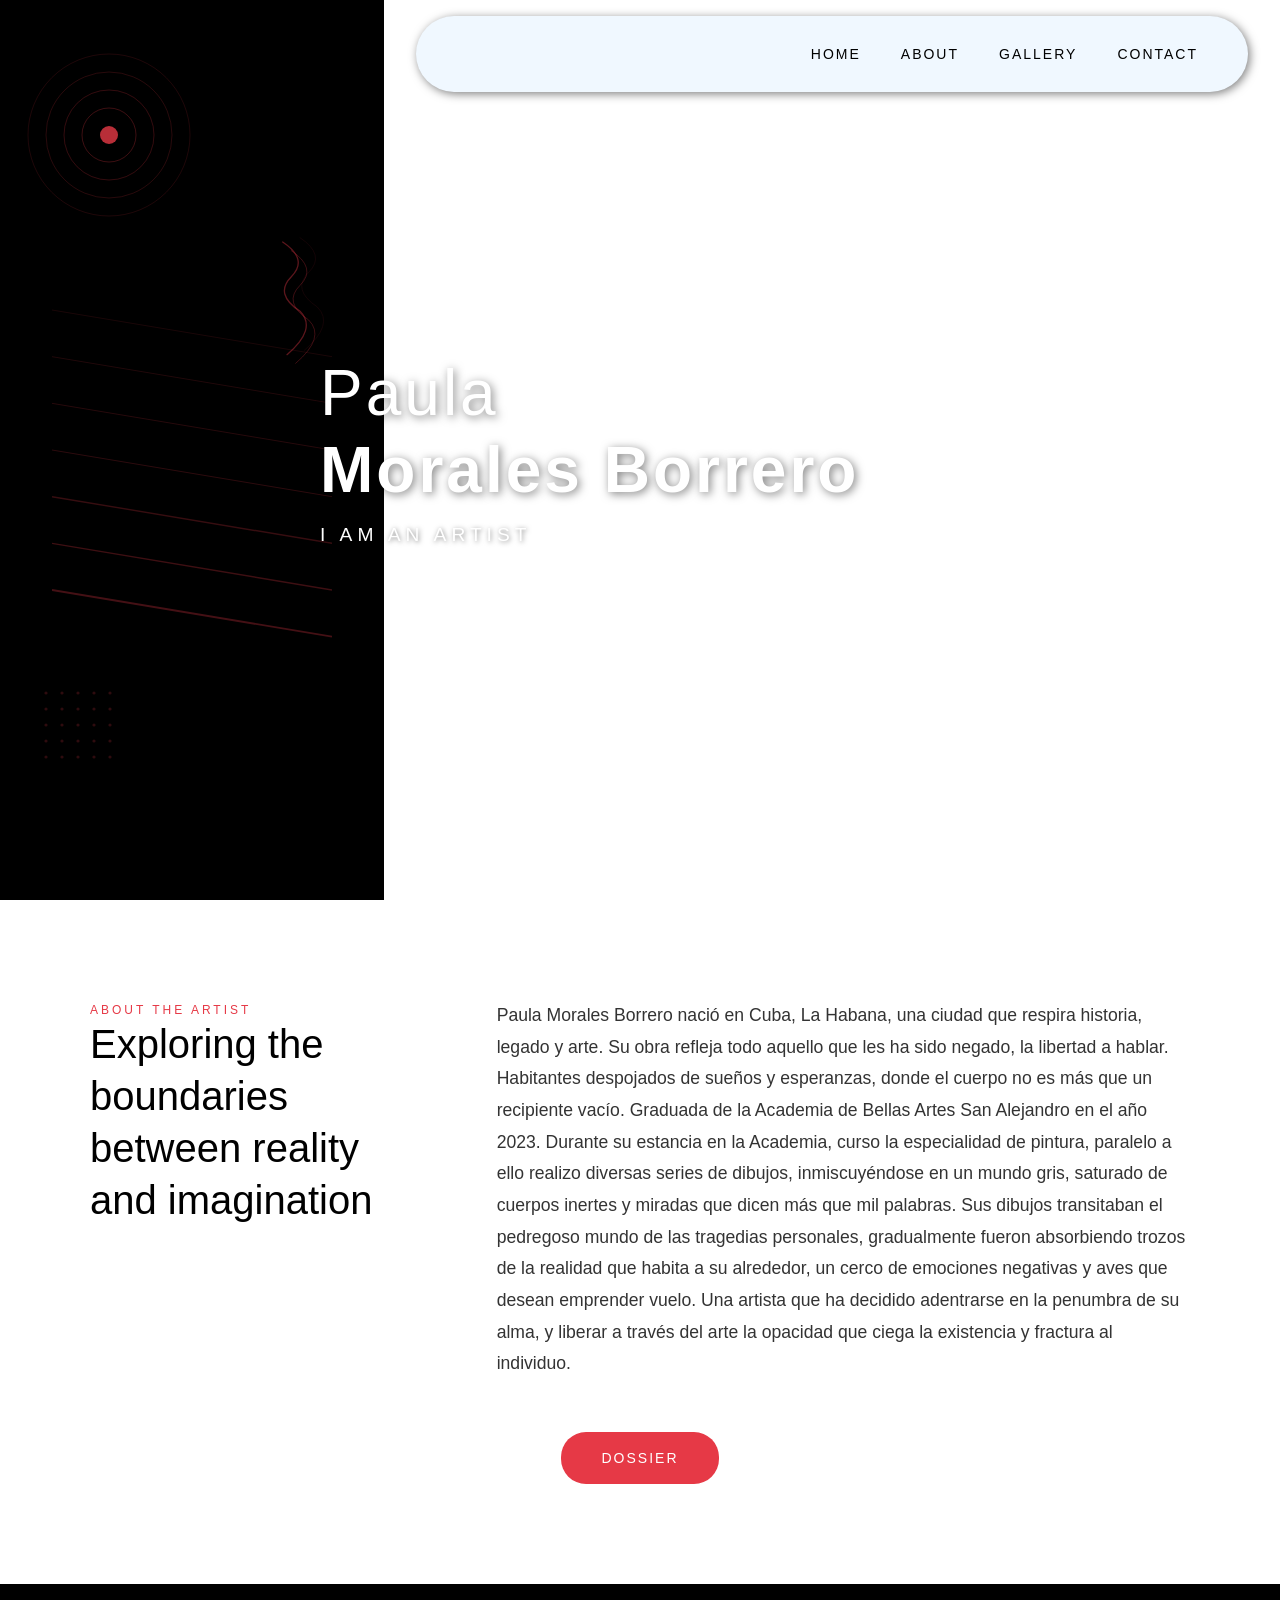
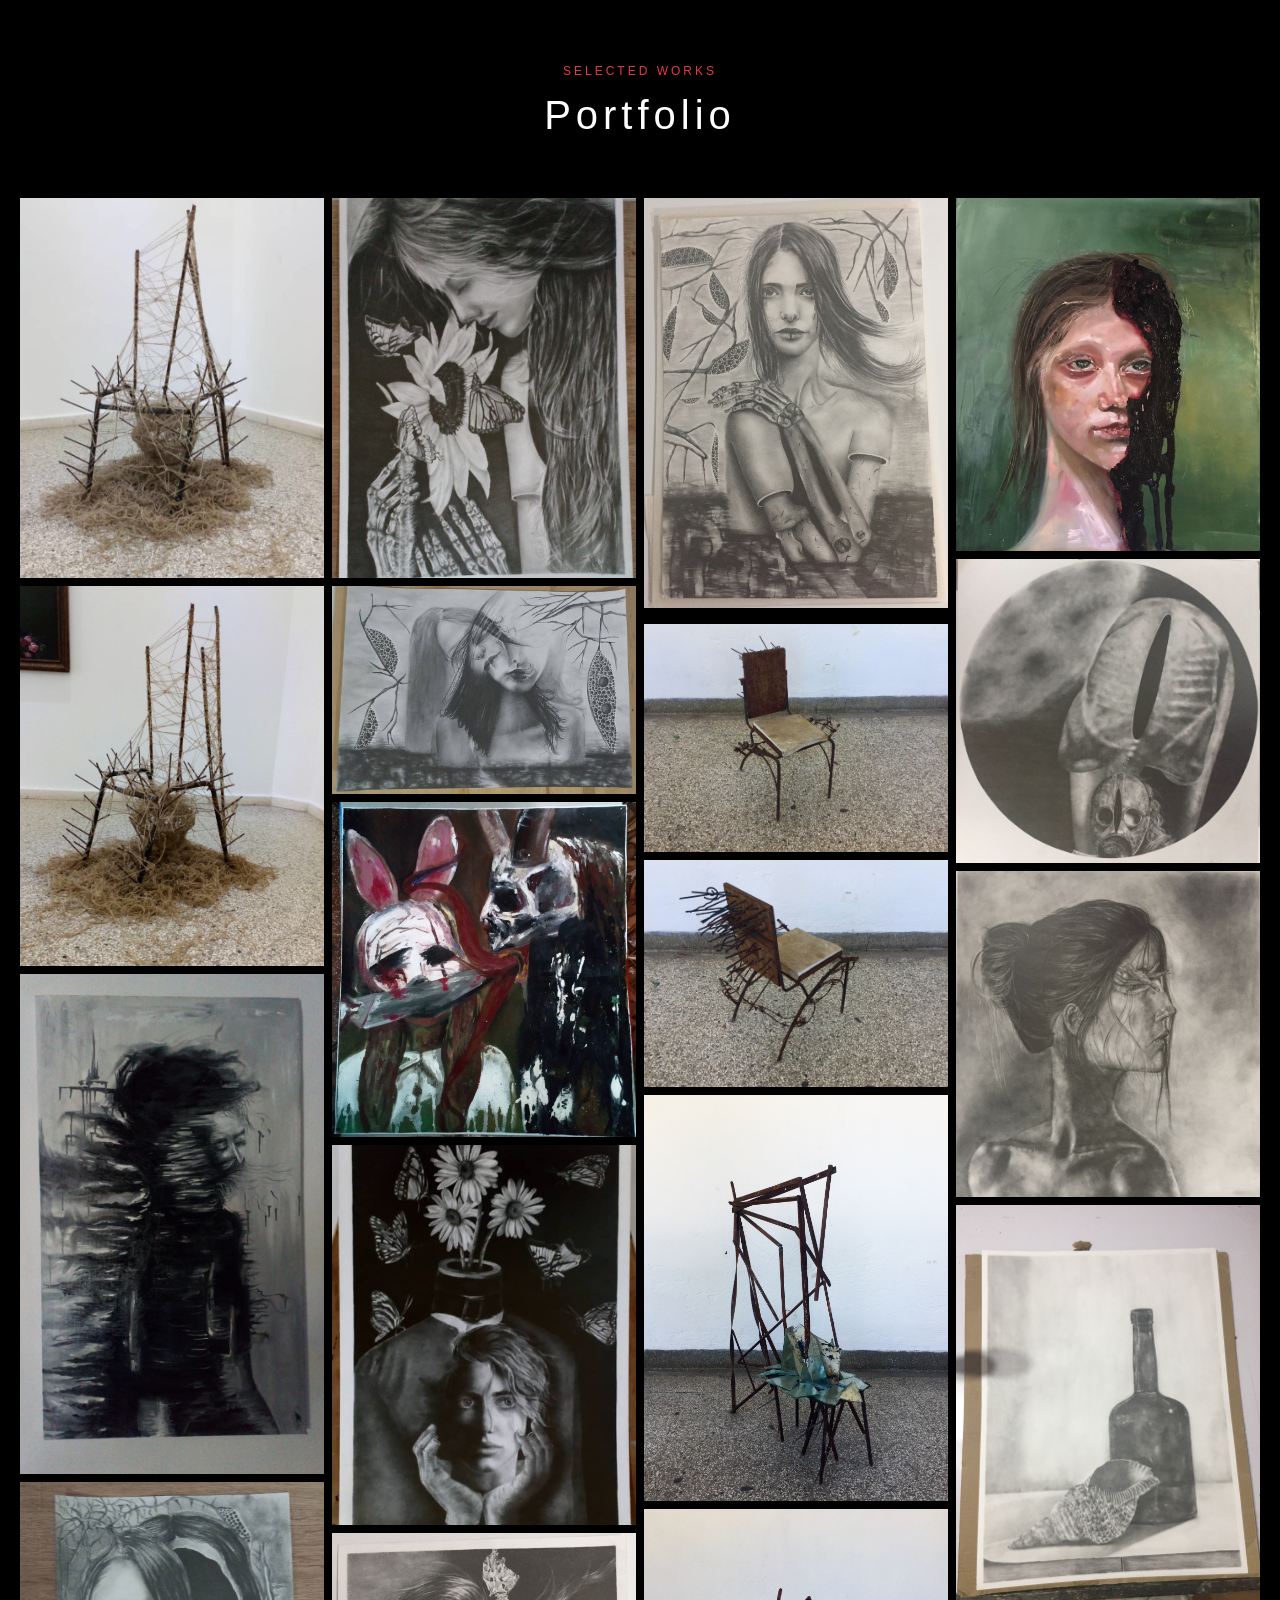
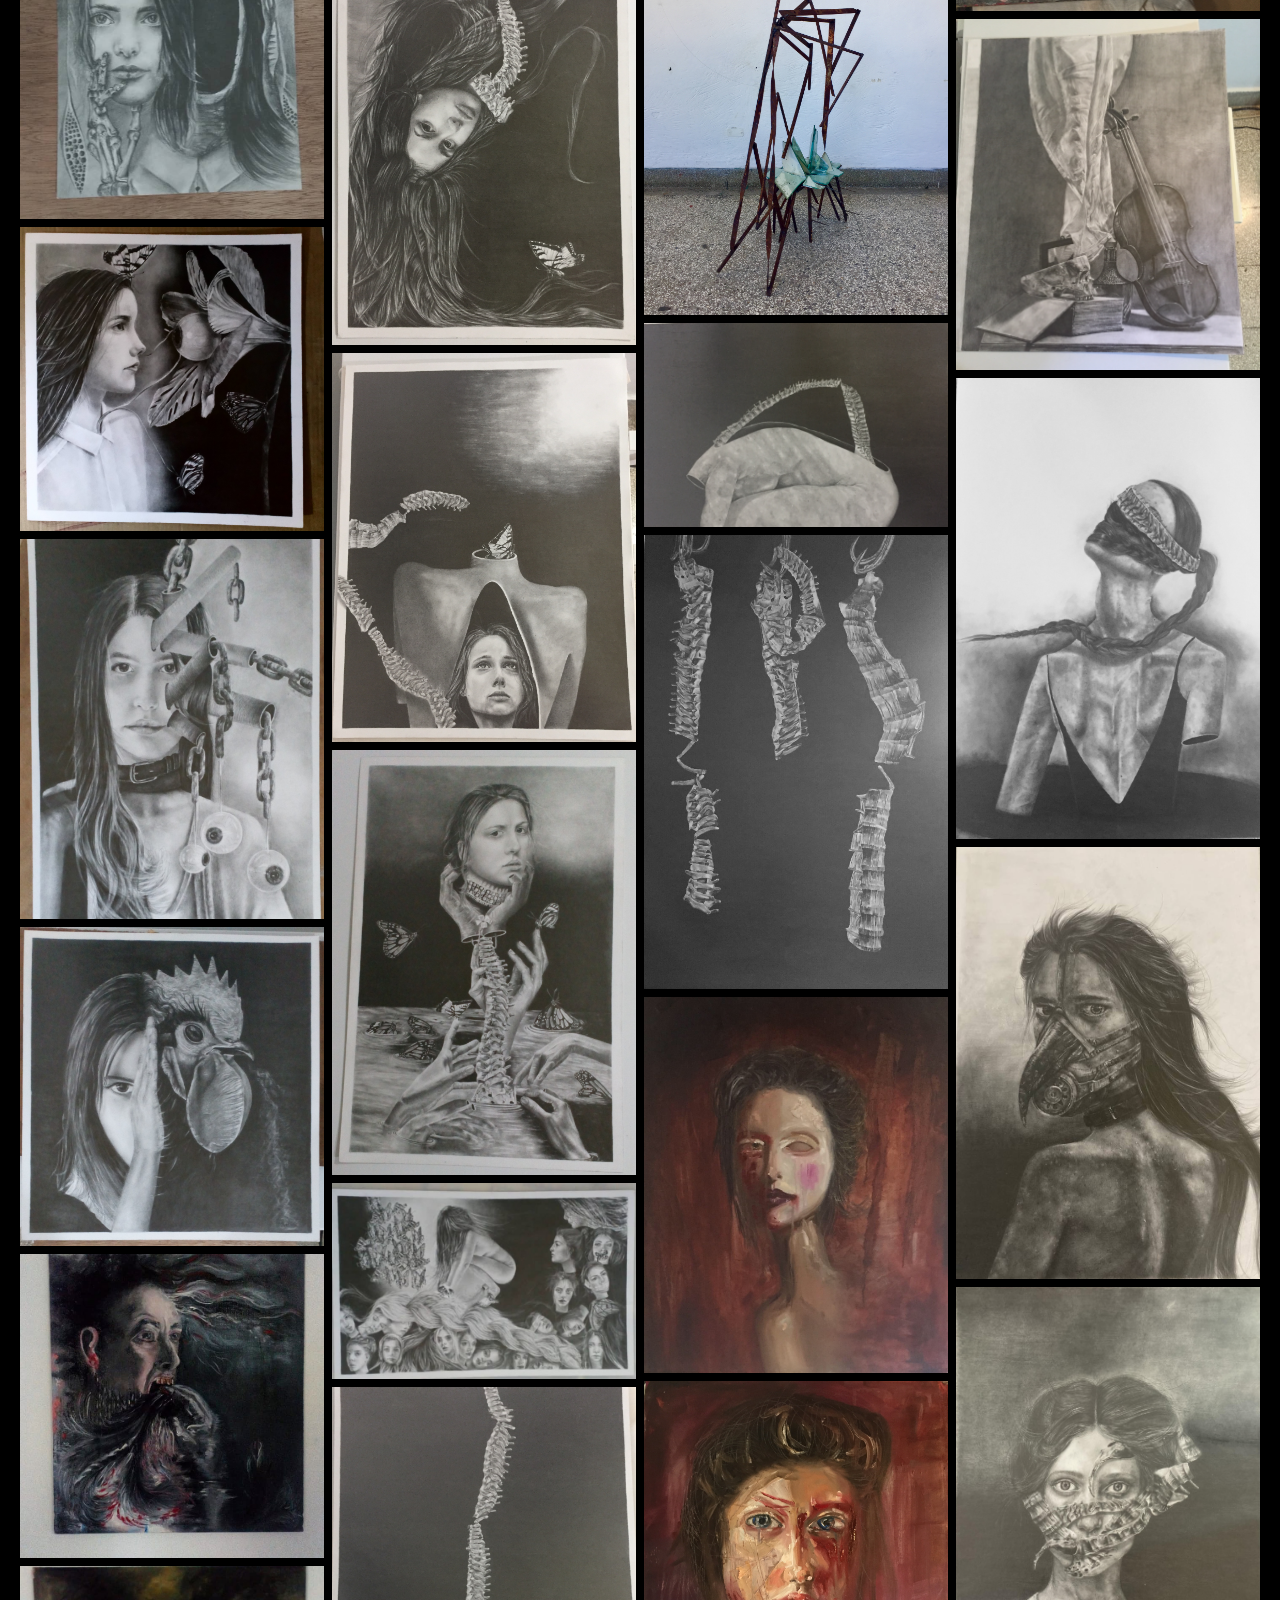
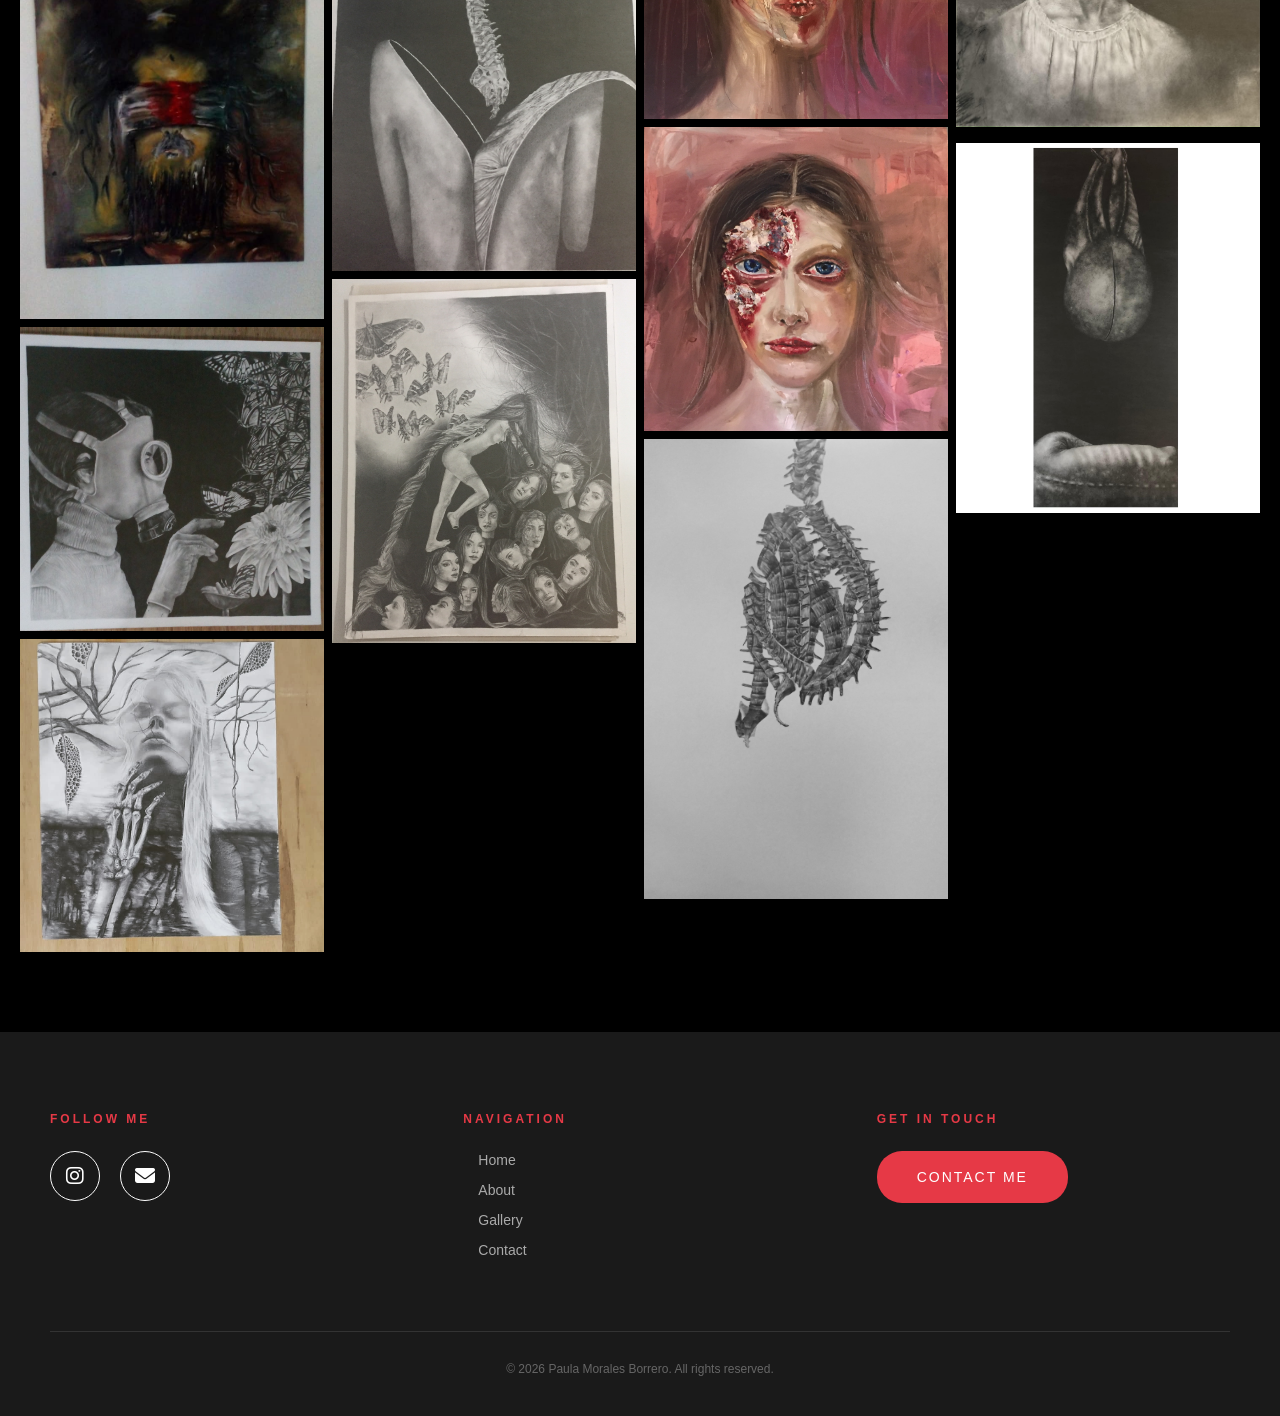
==== commit fdb67ee8: "Add files via upload" ====
--- a/index.html
+++ b/index.html
@@ -27,7 +27,7 @@
 
 
     <!--OPEN GRAPH-->
-    <meta property="og:url" content="hthps://blackpaula507-svg.github.io/Paula_Black_Art/">
+    <meta property="og:url" content="https://blackpaula507-svg.github.io/Paula_Black_Art/">
     <meta property="og:type" content="website">
     <meta property="og:locale" content="es_ES">
     <meta property="og:locale:alternate" content="en_US">
@@ -35,8 +35,8 @@
     <meta property="og:site_name" content="Paula Morales Borrero">
     <meta property="og:title" content="Paula Morales Borrero Art">
     <meta property="og:description" content="This is a Paula Morales Borrero portfolio with some of her art">
-    <meta property="og:image" content="hthps://blackpaula507-svg.github.io/Paula_Black_Art/IMG/IMG_2608.jpg">
-    <meta property="og:image:type" content="image/jpeg">
+    <meta property="og:image" content="https://blackpaula507-svg.github.io/Paula_Black_Art/IMG/IMG_26081.webp">
+    <meta property="og:image:type" content="image/webp">
     <meta property="og:image:width" content="500">
     <meta property="og:image:height" content="500">
     <meta property="og:image:alt" content="Paula Morales Borrero - Portfolio">
@@ -116,7 +116,7 @@
                 <a href="#contact">Contact</a>
             </nav>
             <div class="hero-image-container" style="margin-top: -10em; z-index: -10;">
-                <img src="IMG/IMG_2608.jpg" alt="Artist Studio" class="hero-image">
+                <img src="IMG/IMG_26081.webp" alt="Artist Studio" class="hero-image">
                 <!--<img src="https://images.unsplash.com/photo-1460661419201-fd4cecdf8a8b?w=1200" alt="Artist Studio" class="hero-image">-->
             </div>
         </div>
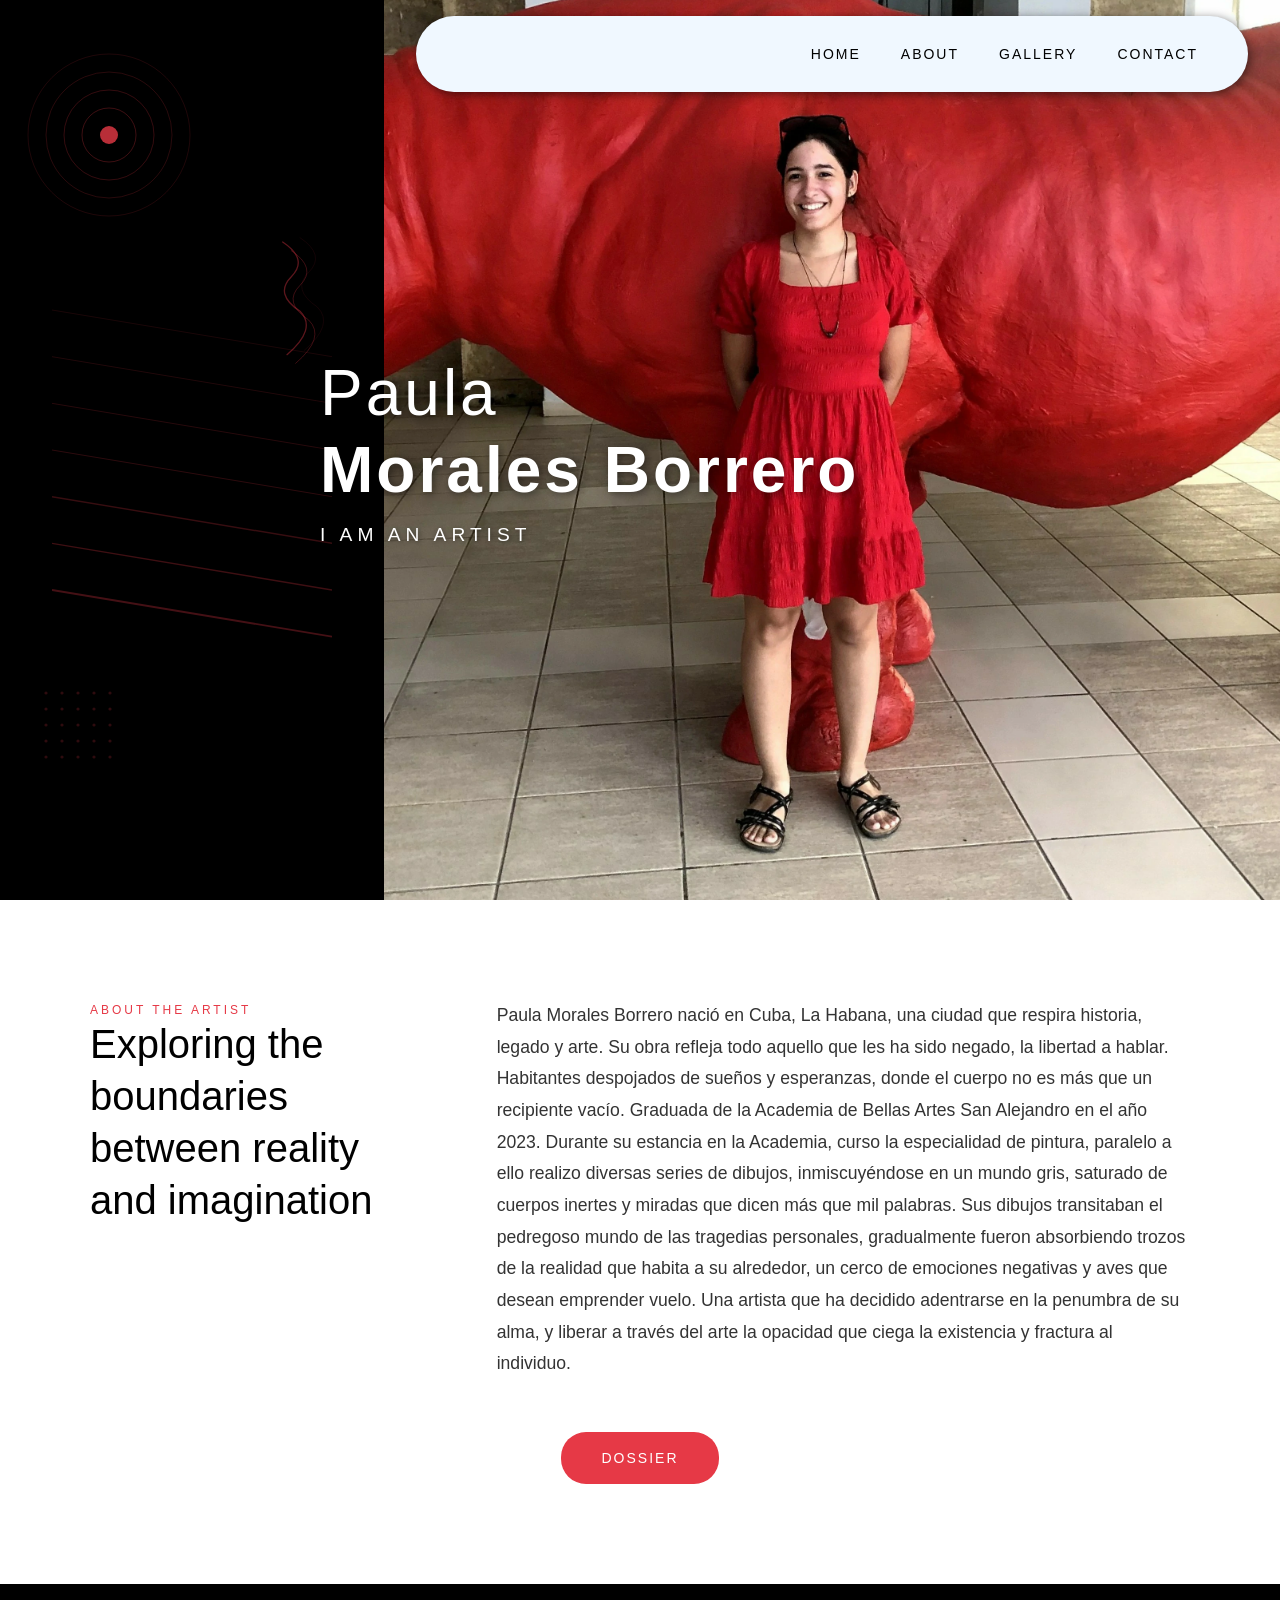
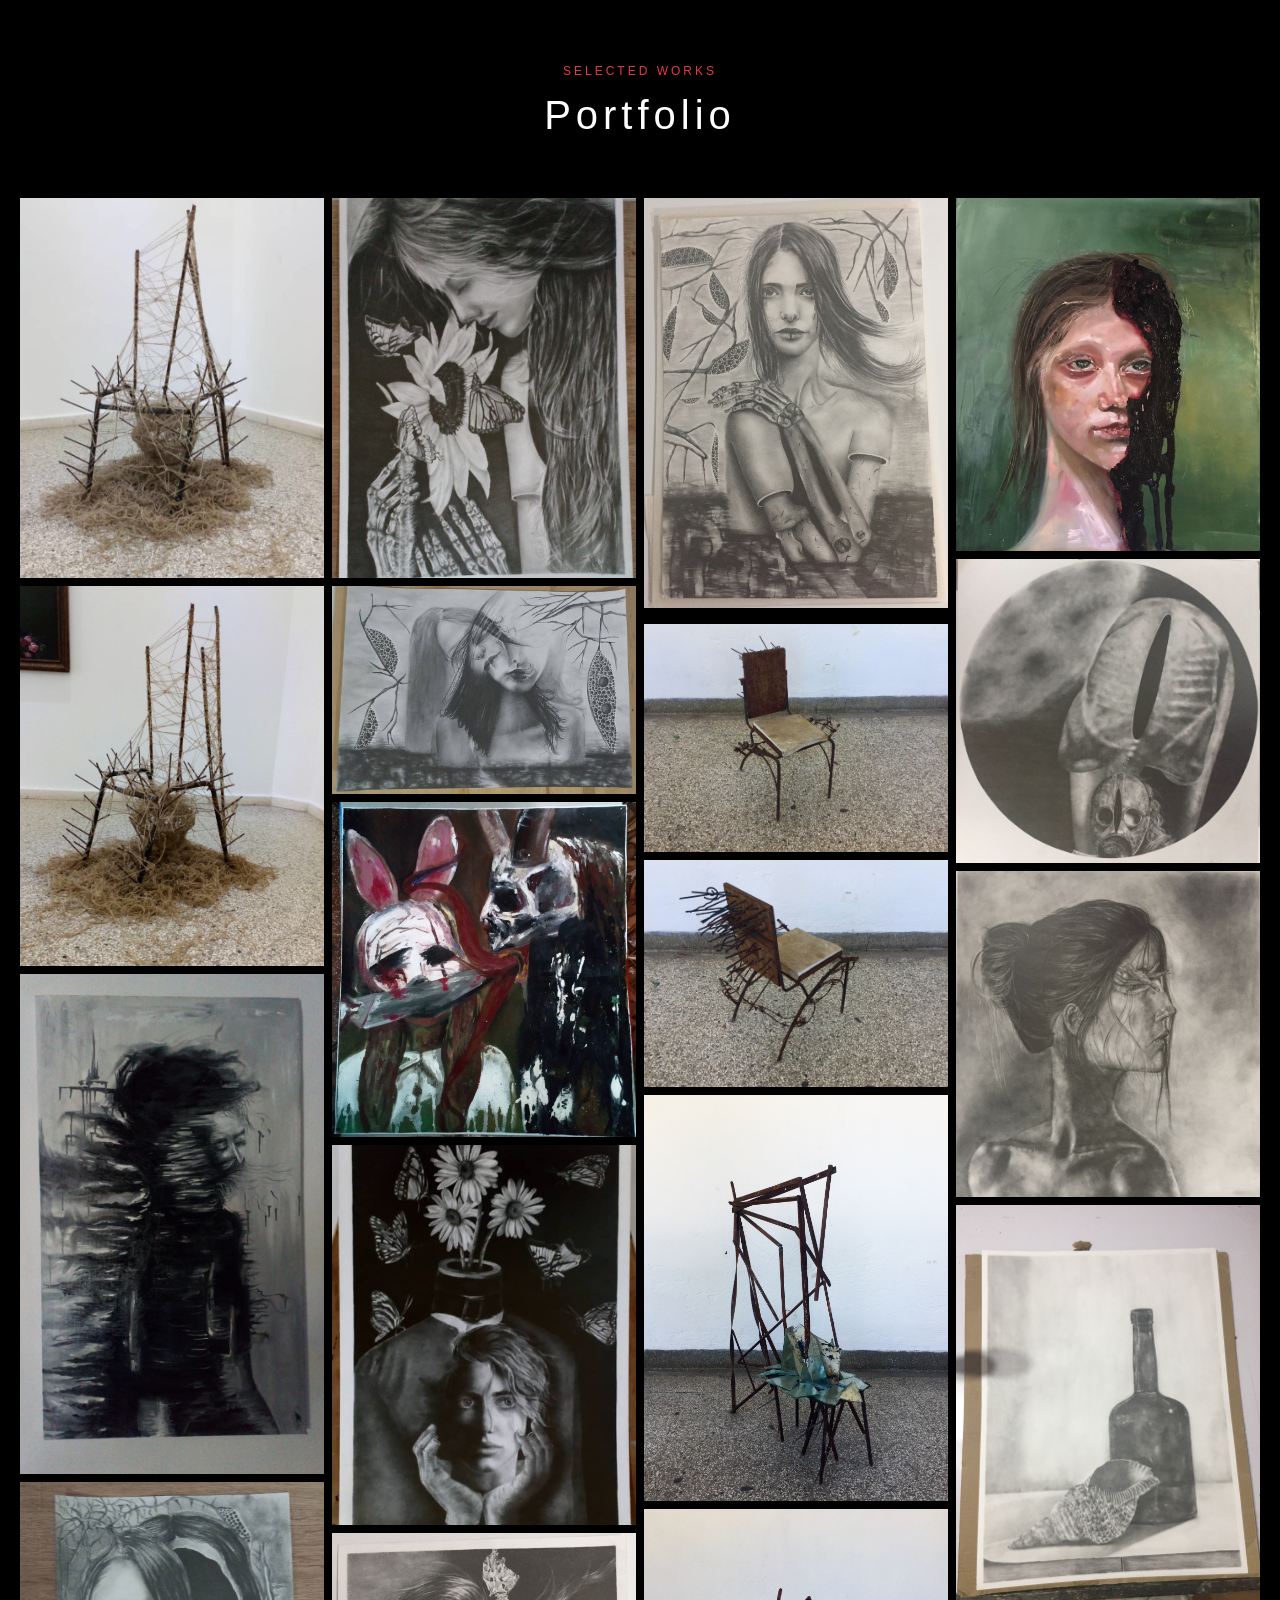
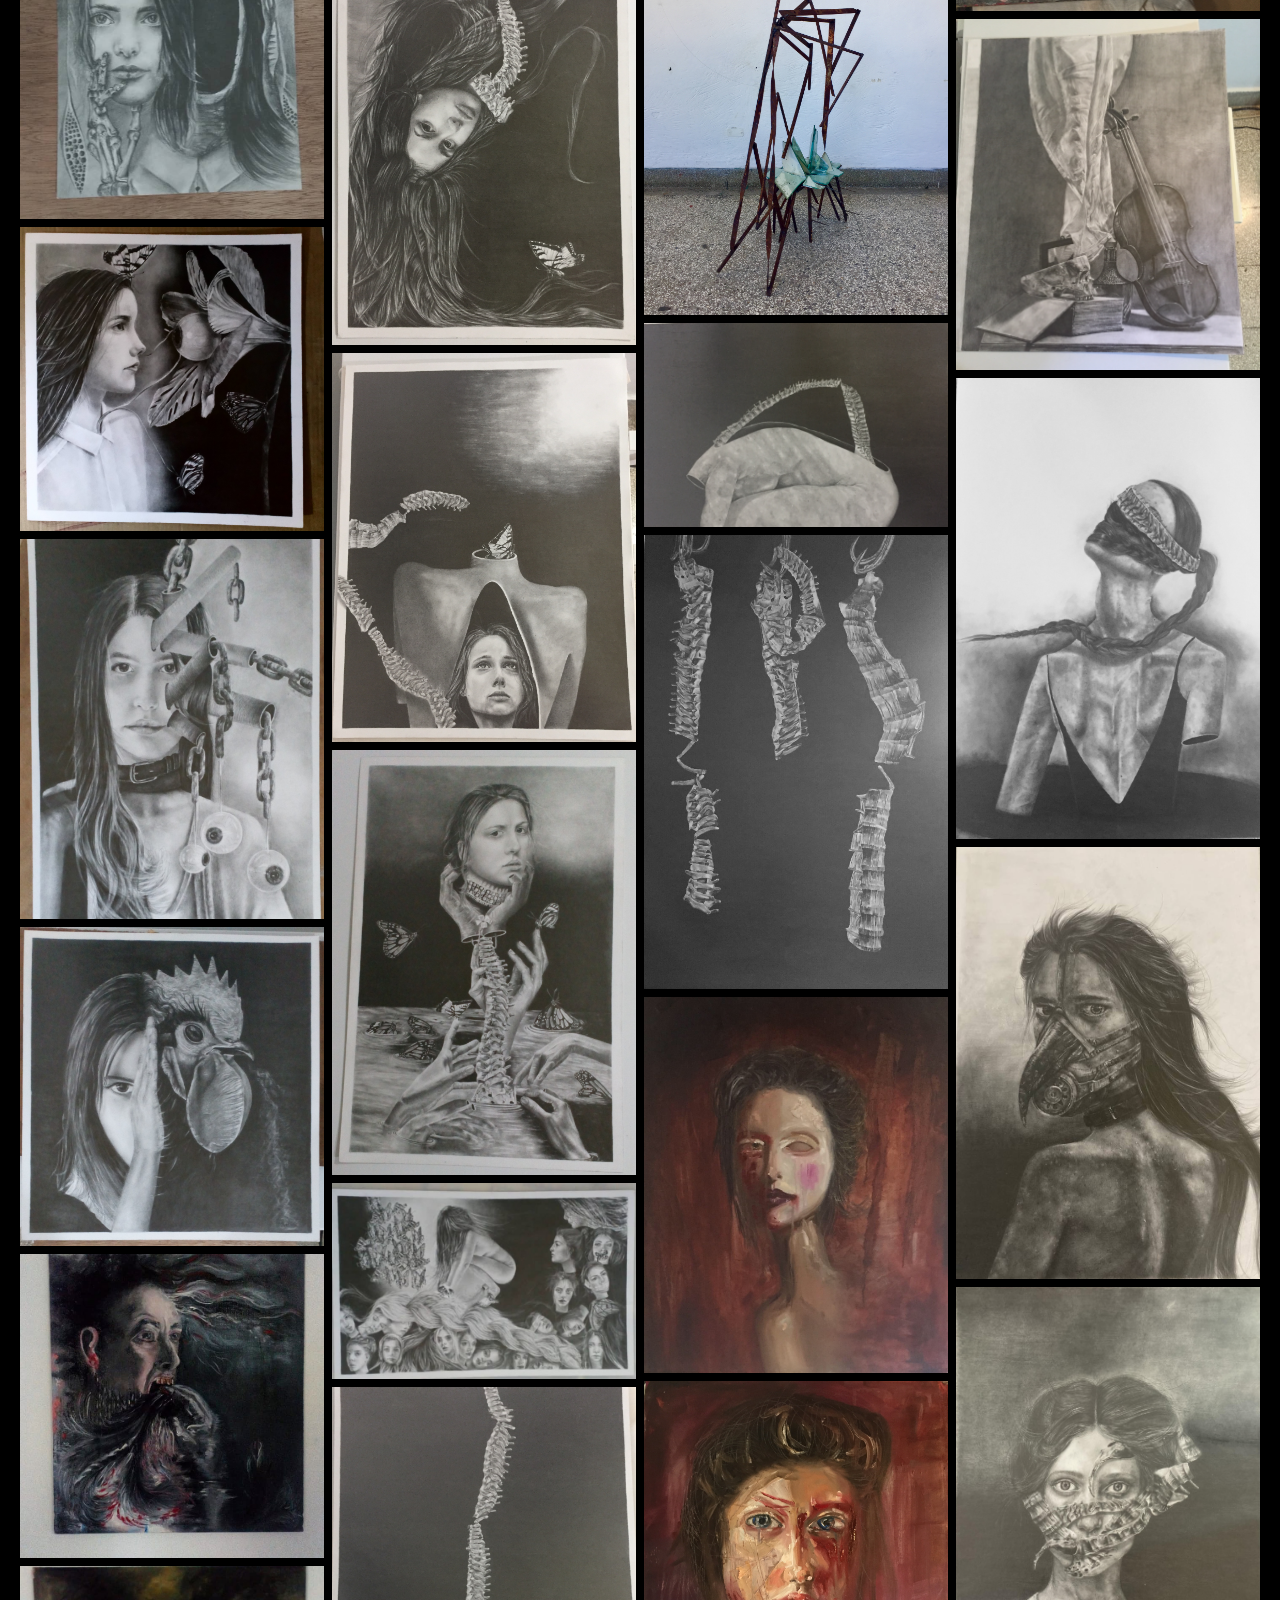
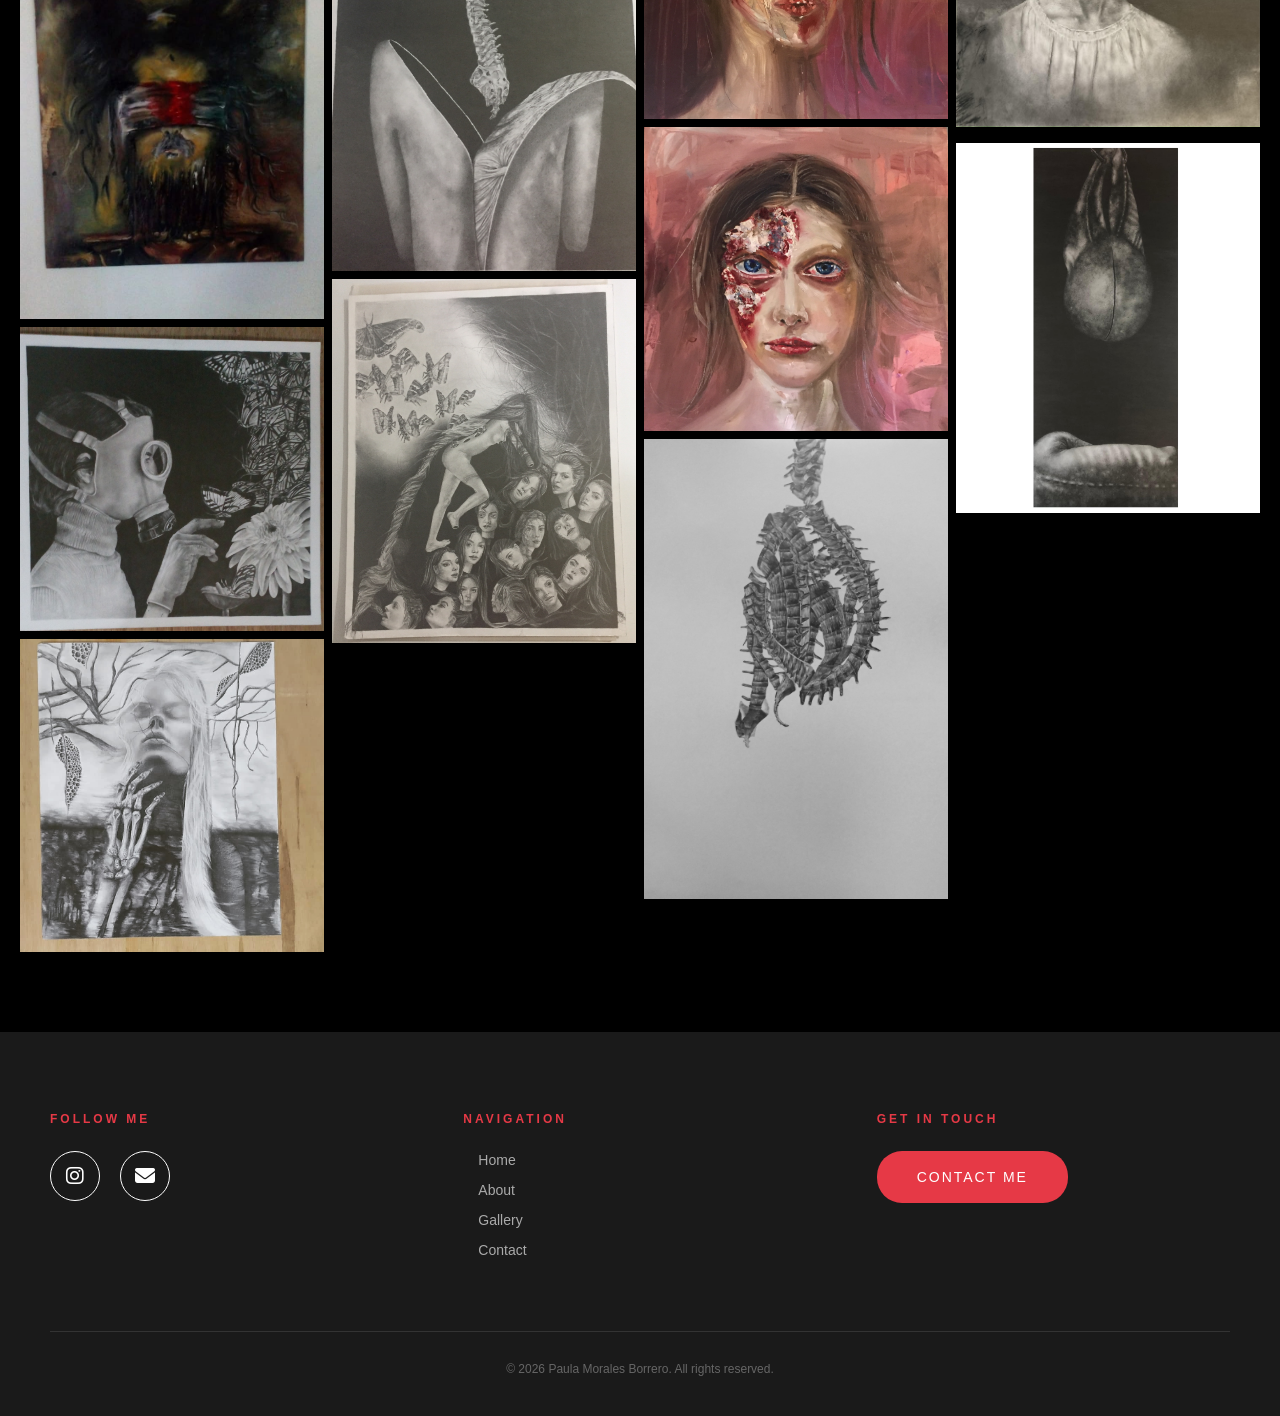
==== commit 85094a1d: "Add files via upload" ====
--- a/index.html
+++ b/index.html
@@ -172,7 +172,7 @@
                     <!--<a href="https://instagram.com" target="_blank" aria-label="Instagram">
                         <i class="fab fa-instagram"></i>
                     </a>-->
-                    <a href="https://instagram.com" target="https://instagram.com/paula_black_art"
+                    <a href="https://www.instagram.com/paula_black_art?igsh=MW93ZmdvcTU0bXZreg=="
                         aria-label="Facebook">
                         <i class="fab fa-instagram"></i>
                     </a>
@@ -384,7 +384,7 @@
     </script>
 
     <!-- EmailJS SDK - Descomenta esta línea cuando configures tu cuenta -->
-    <!-- <script src="https://cdn.jsdelivr.net/npm/@emailjs/browser@3/dist/email.min.js"></script> -->
+    <script src="https://cdn.jsdelivr.net/npm/@emailjs/browser@3/dist/email.min.js"></script> 
     <script>
         (function () {
             emailjs.init("aqQ6rcHlRqCDlb5RL");
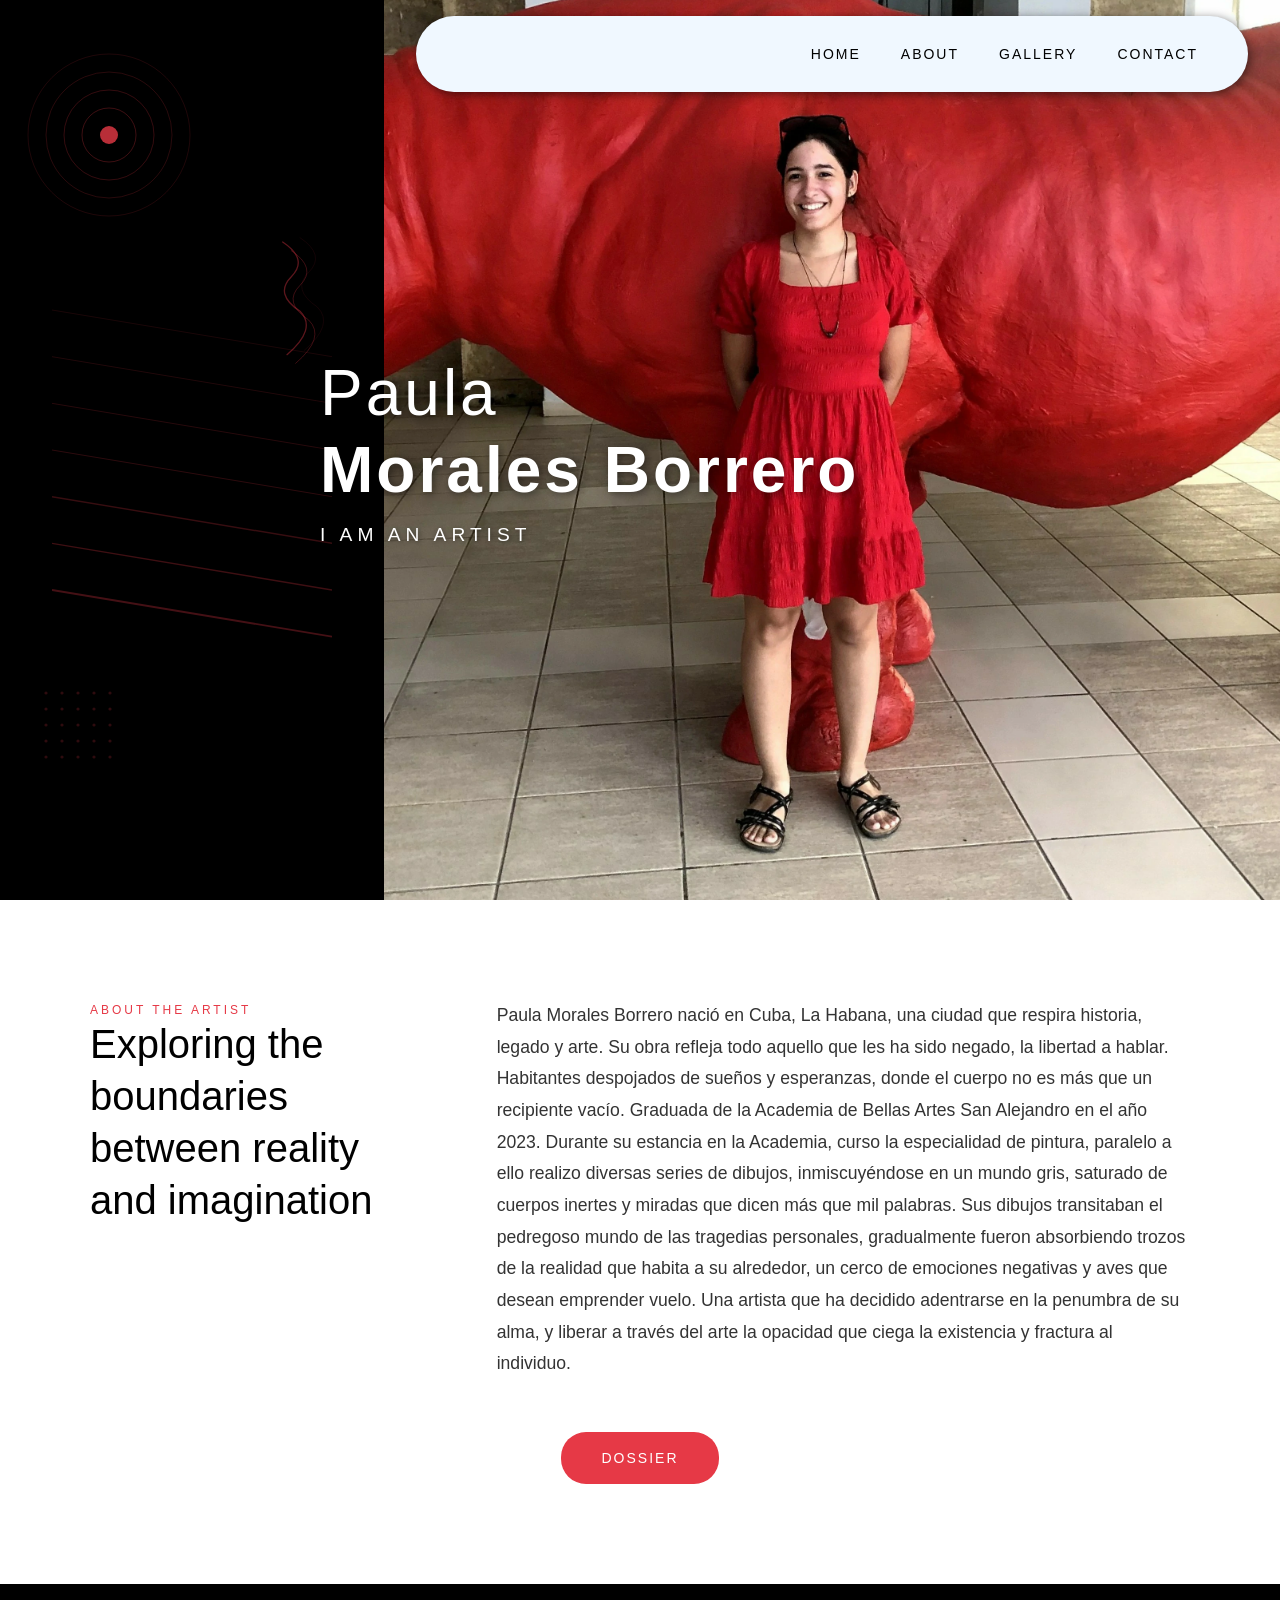
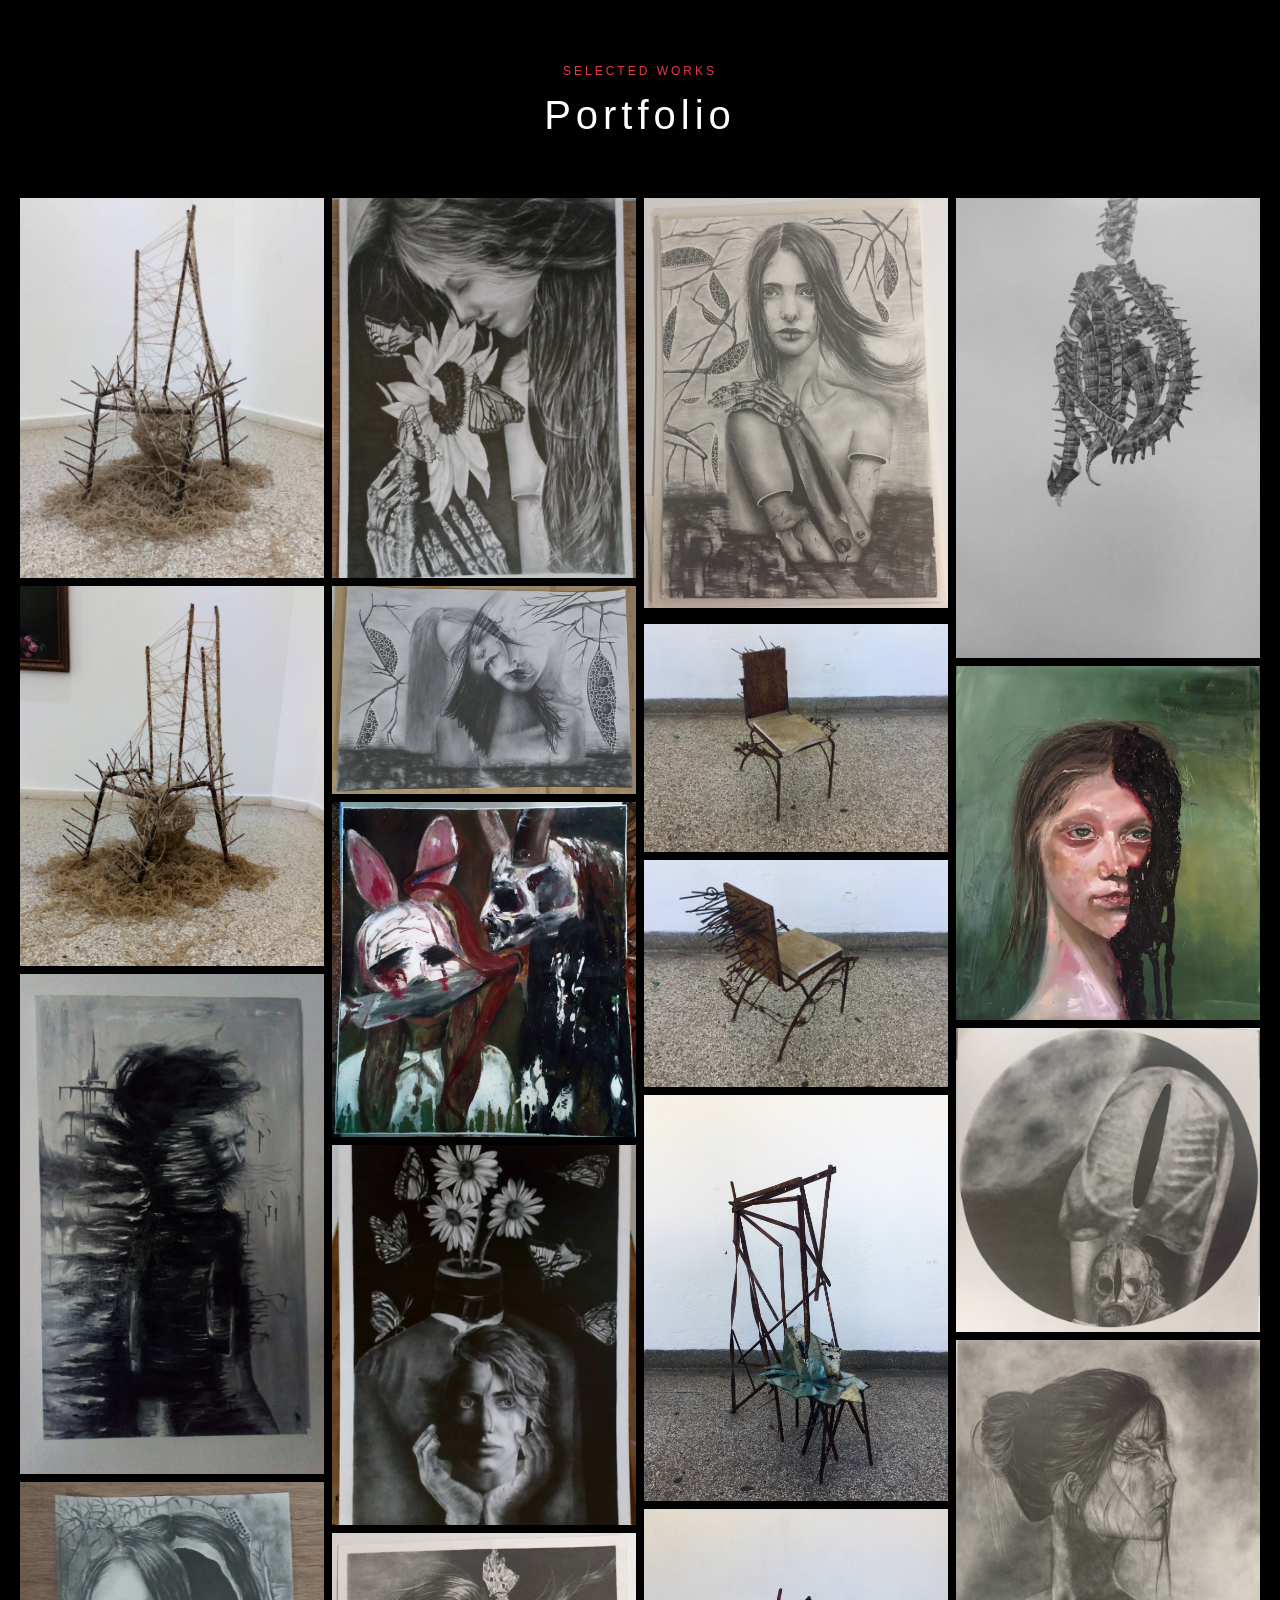
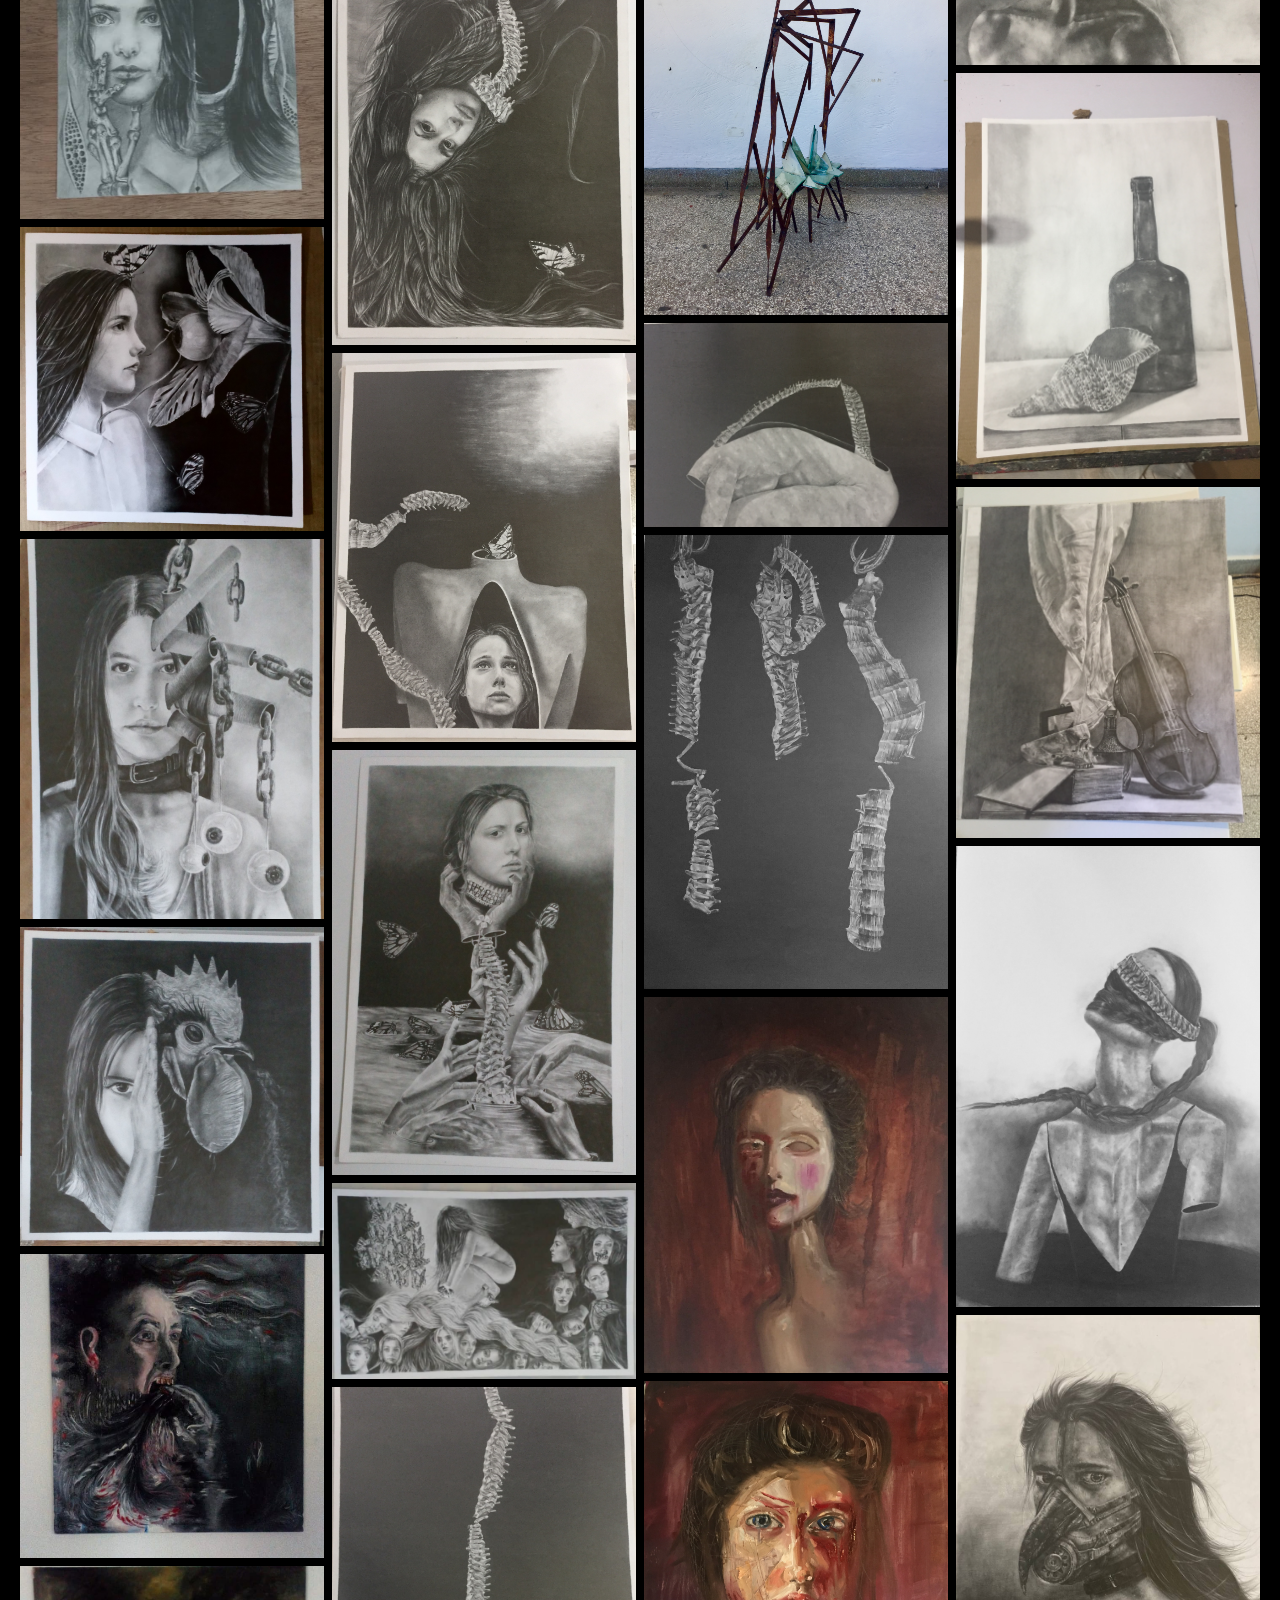
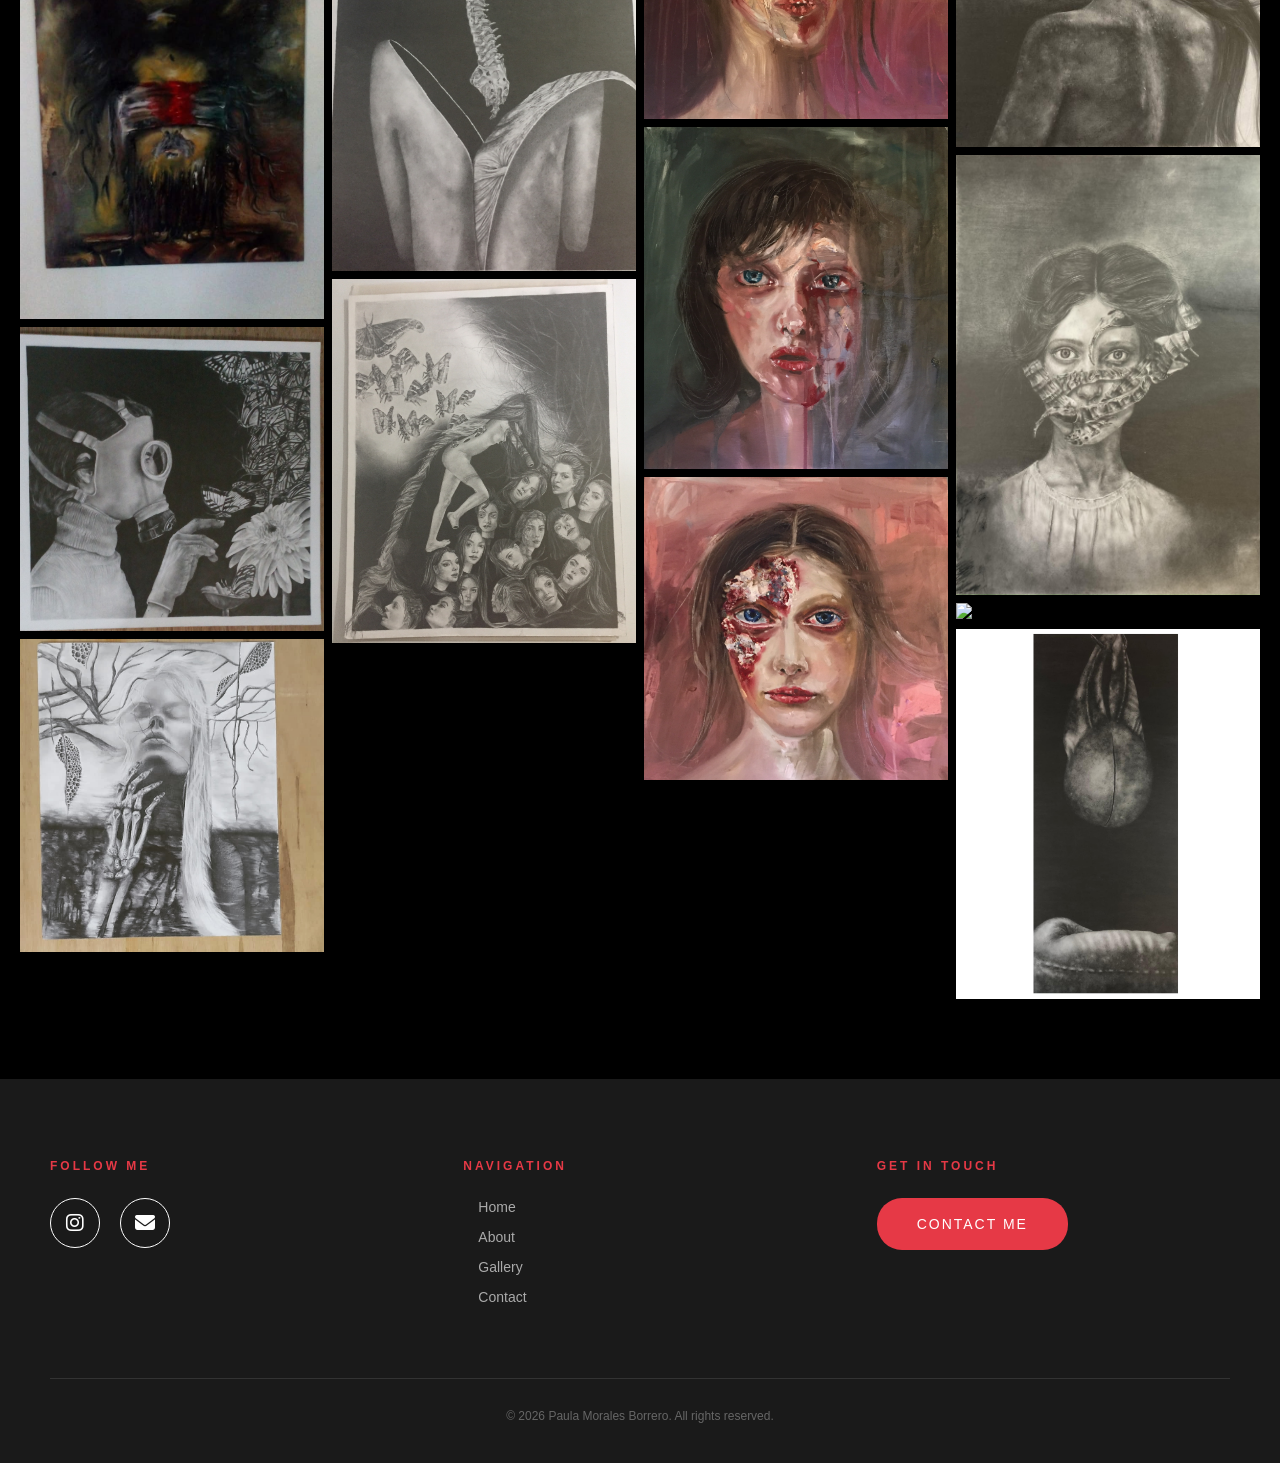
==== commit 25d62fd3: "Add files via upload" ====
--- a/index.html
+++ b/index.html
@@ -169,13 +169,14 @@
             <div class="footer-section">
                 <h3>Follow Me</h3>
                 <div class="social-icons">
-                    <!--<a href="https://instagram.com" target="_blank" aria-label="Instagram">
-                        <i class="fab fa-instagram"></i>
-                    </a>-->
                     <a href="https://www.instagram.com/paula_black_art?igsh=MW93ZmdvcTU0bXZreg=="
                         aria-label="Facebook">
                         <i class="fab fa-instagram"></i>
                     </a>
+                    <!--<a href="https://instagram.com" target="https://instagram.com/paula_black_art"
+                        aria-label="Facebook">
+                        <i class="fab fa-instagram"></i>
+                    </a>-->
                     <a href="mailto:paulamoralesborrero97@gmail.com" aria-label="Email">
                         <i class="fas fa-envelope"></i>
                     </a>
@@ -245,7 +246,7 @@
             { id: 17, src: 'IMG/IMG_0041.JPG', title: 'Alucinando a Isabella', collection: 'collection2' }, // Misma colección que id 9
             { id: 18, src: 'IMG/IMG_0046.JPG', title: 'Alucinando a Isabella', collection: 'collection2' }, // Misma colección que id 11
             { id: 19, src: 'IMG/IMG_0051.JPG', title: '', collection: '' }, // Misma colección que id 7
-            { id: 20, src: 'IMG/IMG_0052.JPG', title: '', collection: '' },
+            { id: 20, src: 'IMG/IMG_0052.JPG', title: 'Vesania', collection: 'collection3' },
             { id: 21, src: 'IMG/IMG_0053.JPG', title: '', collection: '' }, // Misma colección que id 20
             { id: 22, src: 'IMG/IMG_0054.JPG', title: '', collection: '' }, // Misma colección que id 20
             { id: 23, src: 'IMG/IMG_0062.JPG', title: '', collection: '' },
@@ -253,30 +254,32 @@
             { id: 25, src: 'IMG/IMG_0065.JPG', title: '', collection: '' },
             { id: 26, src: 'IMG/IMG_0066.JPG', title: '', collection: '' }, // Misma colección que id 25
             { id: 27, src: 'IMG/IMG_0067.JPG', title: '', collection: '' },
-            { id: 28, src: 'IMG/IMG_0070.JPG', title: '', collection: '' }, // Misma colección que id 27
-            { id: 29, src: 'IMG/IMG_0078.JPG', title: '', collection: '' },
+            { id: 28, src: 'IMG/IMG_0070.JPG', title: 'Vesania', collection: 'collection3' }, // Misma colección que id 27
+            { id: 29, src: 'IMG/IMG_0078.JPG', title: 'Vesania', collection: 'collection3' },
             { id: 30, src: 'IMG/IMG_0089.JPG', title: '', collection: '' }, // Misma colección que id 29
-            { id: 31, src: 'IMG/IMG_0093.JPG', title: ' ', collection: '' },
-            { id: 32, src: 'IMG/IMG_0095.JPG', title: '', collection: '' },
-            { id: 33, src: 'IMG/IMG_0096.JPG', title: '', collection: '' },
-            { id: 34, src: 'IMG/IMG_0102.JPG', title: '', collection: '' },
-            { id: 35, src: 'IMG/IMG_0132.JPG', title: '', collection: '' },
-            { id: 36, src: 'IMG/IMG_0169.JPG', title: '', collection: '' },
-            { id: 37, src: 'IMG/IMG_0171.JPG', title: '', collection: '' },
-            { id: 38, src: 'IMG/IMG_0174.JPG', title: '', collection: '' },
-            { id: 39, src: 'IMG/IMG_0177.JPG', title: '', collection: '' },
-            { id: 40, src: 'IMG/IMG_0295.JPG', title: '', collection: '' },
-            { id: 41, src: 'IMG/IMG_0576.JPG', title: '', collection: '' },
-            { id: 42, src: 'IMG/IMG_0999.JPG', title: '', collection: '' },
-            { id: 43, src: 'IMG/IMG_1526.JPG', title: '', collection: '' }// Misma colección que id 31
+            { id: 31, src: 'IMG/IMG_0093.JPG', title: 'Estigmas', collection: 'collection4' },
+            { id: 32, src: 'IMG/IMG_0094.JPG', title: 'Estigmas', collection: 'collection4' },
+            { id: 33, src: 'IMG/IMG_0095.JPG', title: 'Estigmas', collection: 'collection4' },
+            { id: 34, src: 'IMG/IMG_0096.JPG', title: 'Vesania', collection: 'collection3' },
+            { id: 35, src: 'IMG/IMG_0102.JPG', title: 'Estigmas', collection: 'collection4' },
+            { id: 36, src: 'IMG/IMG_0132.JPG', title: 'Constelaciones', collection: 'collection5' },
+            { id: 37, src: 'IMG/IMG_0169.JPG', title: 'Constelaciones', collection: '' },
+            { id: 38, src: 'IMG/IMG_0171.JPG', title: '', collection: '' },
+            { id: 39, src: 'IMG/IMG_0174.JPG', title: '', collection: '' },
+            { id: 40, src: 'IMG/IMG_0177.JPG', title: 'Constelaciones', collection: 'collection5' },
+            { id: 41, src: 'IMG/IMG_0295.JPG', title: 'Constelaciones', collection: 'collection5' },
+            { id: 42, src: 'IMG/IMG_0576.JPG', title: 'Constelaciones', collection: 'collection5' },
+            { id: 43, src: 'IMG/IMG_0999.jpg', title: 'Constelaciones', collection: 'collection5' },
+            { id: 44, src: 'IMG/IMG_1526.JPG', title: 'Constelaciones', collection: 'collection5' }// Misma colección que id 31
         ];
 
         // URLs de colecciones (simuladas)
         const collectionUrls = {
             collection1: 'PAGES/collection1.html',
             collection2: 'PAGES/collection2.html',
-            collection3: '_blank',
-            collection4: '_blank',
+            collection3: 'PAGES/collection3.html',
+            collection4: 'PAGES/collection4.html',
+            collection5: 'PAGES/collection5.html',
         };
 
         // Generar galería
@@ -384,7 +387,7 @@
     </script>
 
     <!-- EmailJS SDK - Descomenta esta línea cuando configures tu cuenta -->
-    <script src="https://cdn.jsdelivr.net/npm/@emailjs/browser@3/dist/email.min.js"></script> 
+    <!-- <script src="https://cdn.jsdelivr.net/npm/@emailjs/browser@3/dist/email.min.js"></script> -->
     <script>
         (function () {
             emailjs.init("aqQ6rcHlRqCDlb5RL");
